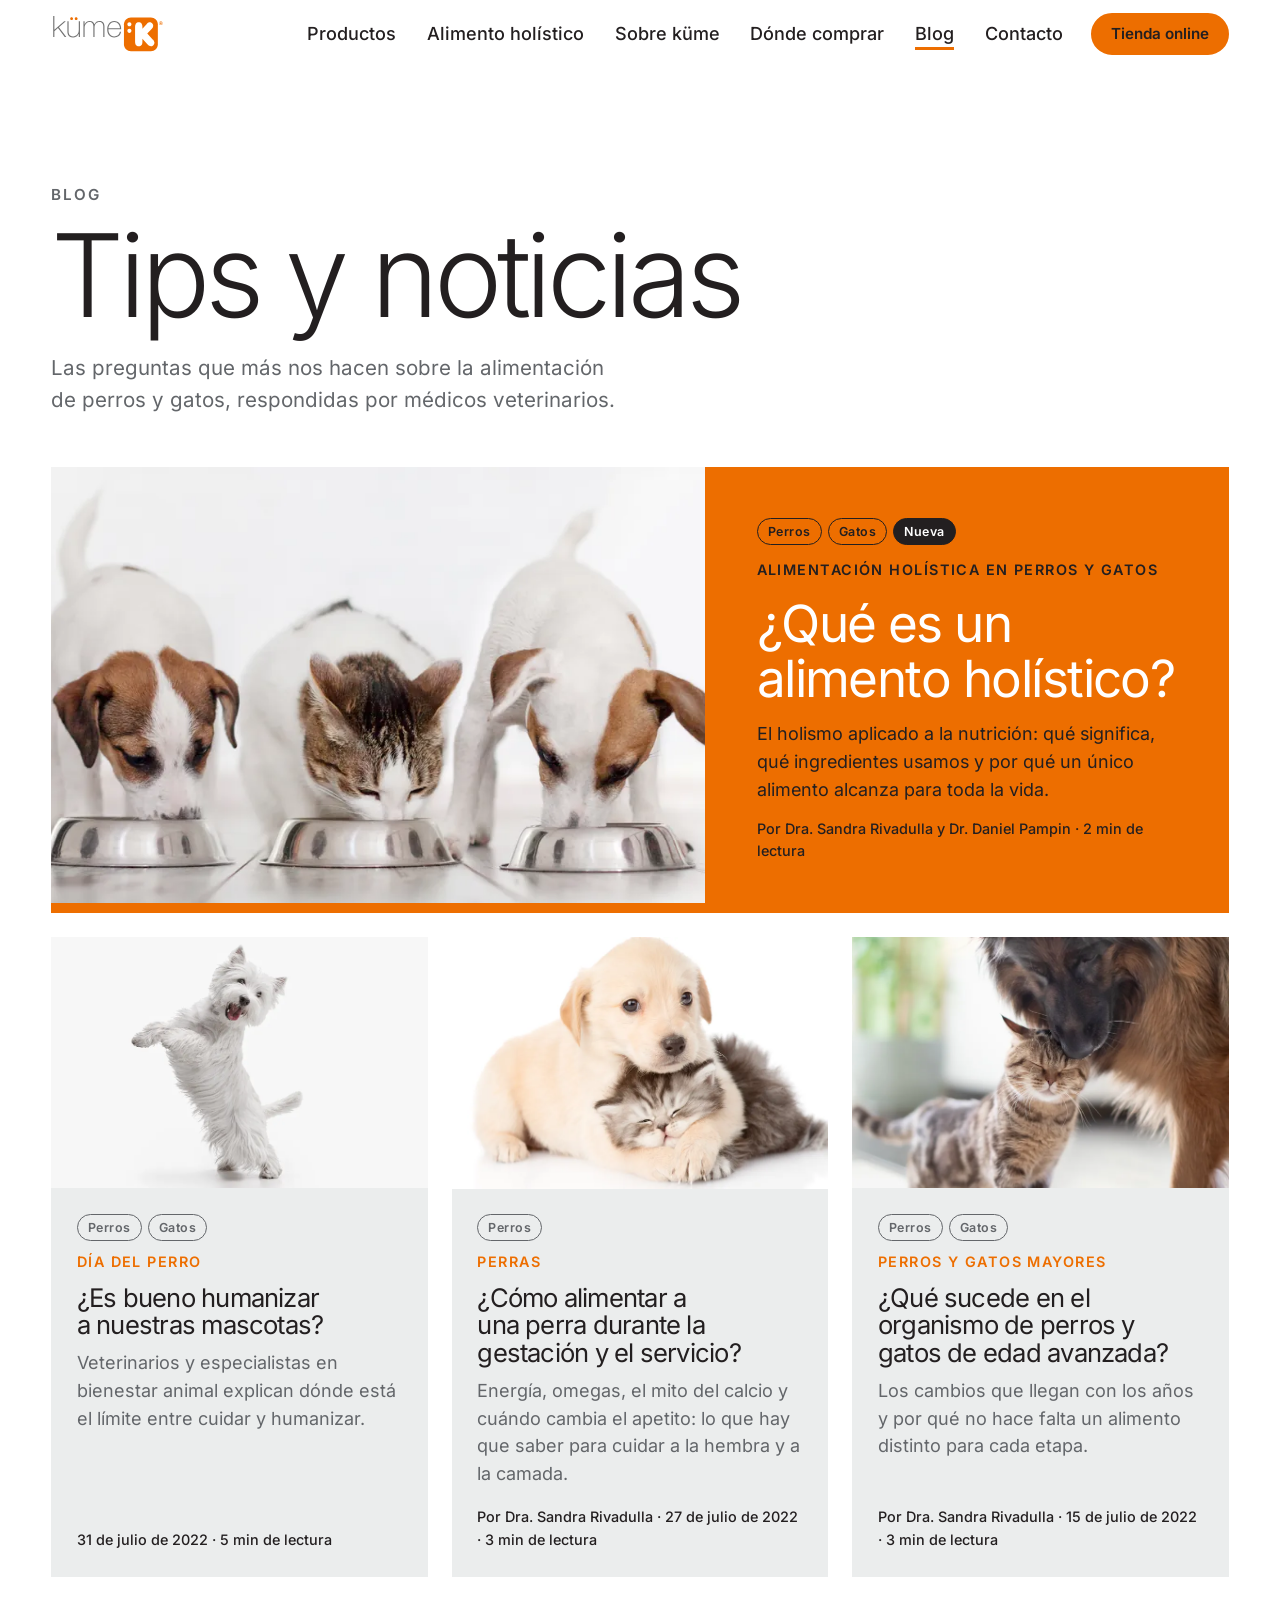
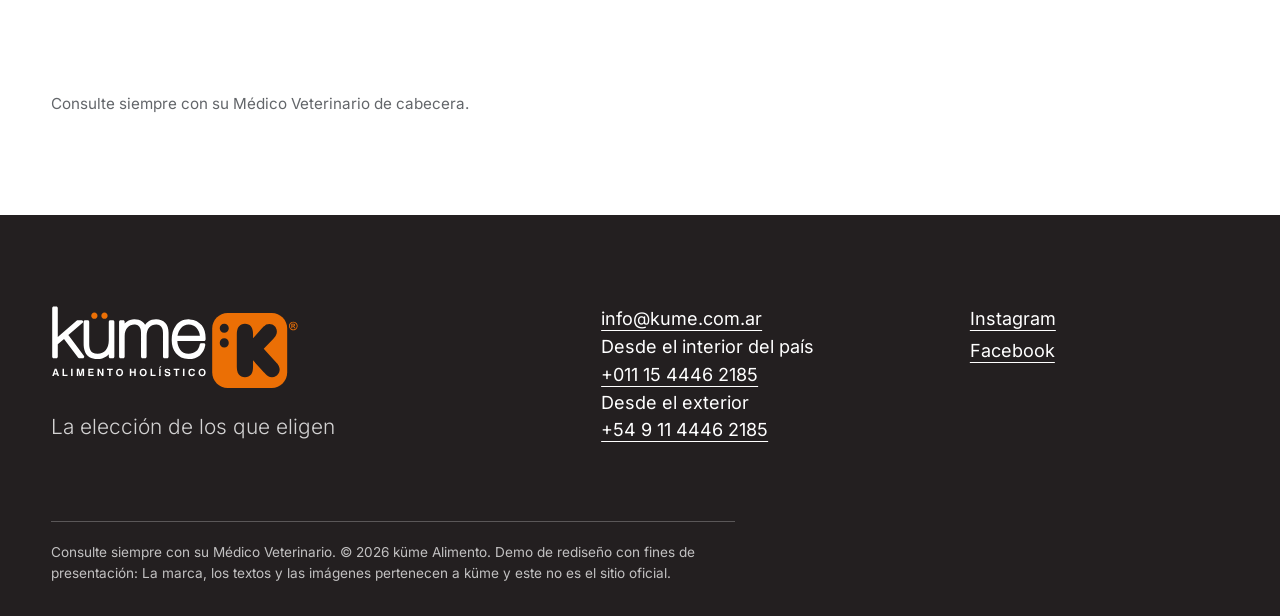
==== blog.html @ e7e93a2a "Blog integrado al demo: índice, 4 notas (nueva: ¿Qué es un alimento holístico?), inicio enlazado a l" ====
<!doctype html>
<html lang="es-AR">
<head>
  <meta charset="utf-8">
  <meta name="viewport" content="width=device-width, initial-scale=1">
  <title>Blog | küme, el primer alimento holístico argentino</title>
  <meta name="description" content="Tips y notas sobre la alimentación de perros y gatos, respondidas por médicos veterinarios.">
  <meta name="theme-color" content="#ffffff">
  <meta property="og:type" content="website">
  <meta property="og:site_name" content="küme Alimento">
  <meta property="og:title" content="Blog | küme, el primer alimento holístico argentino">
  <meta property="og:locale" content="es_AR">
  <link rel="icon" href="assets/img/favicon.svg" type="image/svg+xml">
  <link rel="preload" href="assets/fonts/inter-latin-wght-normal.woff2" as="font" type="font/woff2" crossorigin>
  <link rel="stylesheet" href="assets/vendor/lenis.css">
  <link rel="stylesheet" href="assets/css/styles.css">
  <script>document.documentElement.classList.add('js');</script>
</head>
<body class="page-blog">
  <a class="skip" href="#contenido">Saltar al contenido</a>
  <div class="progress" aria-hidden="true"></div>
  <div class="cursor" aria-hidden="true"><i></i></div>

  <header class="site-header">
    <a class="brand" href="index.html" aria-label="küme, volver al inicio">
      <img src="assets/img/logo-fino.svg" alt="küme" width="112" height="36">
    </a>

    <nav id="site-nav" class="site-nav" aria-label="Principal">
      <ul>
        <li><a href="index.html#productos">Productos</a></li>
        <li><a href="index.html#holistico">Alimento holístico</a></li>
        <li><a href="sobre-kume.html">Sobre küme</a></li>
        <li><a href="index.html#donde-comprar">Dónde comprar</a></li>
        <li><a href="blog.html" aria-current="page">Blog</a></li>
        <li><a href="index.html#contacto">Contacto</a></li>
      </ul>
    </nav>

    <a class="btn btn--small" data-magnetic href="https://kume3.mitiendanube.com/" target="_blank" rel="noopener">Tienda online</a>
    <button class="menu-btn" type="button" aria-expanded="false" aria-controls="site-nav">Menú</button>
  </header>

  <main id="contenido">
    <section class="blog-hero" aria-labelledby="blog-titulo">
      <p class="eyebrow">Blog</p>
      <h1 id="blog-titulo" class="blog-hero__title">Tips y noticias</h1>
      <p class="blog-hero__lead">Las preguntas que más nos hacen sobre la alimentación de perros y gatos, respondidas por médicos veterinarios.</p>
    </section>

    <section class="blog-list" aria-label="Notas">
      <ul class="bfeat">
        <li class="bfeat">
          <a class="bfeat__link" href="nota-que-es-un-alimento-holistico.html" data-cursor>
            <span class="bfeat__media"><img class="bfeat__img" src="assets/img/blog/que-es-un-alimento-holistico-1600.webp" srcset="assets/img/blog/que-es-un-alimento-holistico-800.webp 800w, assets/img/blog/que-es-un-alimento-holistico-1600.webp 1600w" sizes="(min-width: 900px) 50vw, 100vw" alt="Dos cachorros y un gatito comiendo de sus platos" width="1600" height="1067" loading="lazy"></span>
            <span class="bfeat__body">
              <ul class="tags"><li>Perros</li><li>Gatos</li><li class="tag--nueva">Nueva</li></ul>
              <span class="bfeat__kicker">Alimentación holística en perros y gatos</span>
              <h3 class="bfeat__title">¿Qué es un alimento holístico?</h3>
              <span class="bfeat__bajada">El holismo aplicado a la nutrición: qué significa, qué ingredientes usamos y por qué un único alimento alcanza para toda la vida.</span>
              <span class="bfeat__meta">Por Dra. Sandra Rivadulla y Dr. Daniel Pampin · 2 min de lectura</span>
            </span>
          </a>
        </li>
      </ul>
      <ul class="bgrid">
        <li class="bcard">
          <a class="bcard__link" href="nota-humanizar-mascotas.html" data-cursor>
            <span class="bcard__media"><img class="bcard__img" src="assets/img/blog/humanizar-mascotas-1600.webp" srcset="assets/img/blog/humanizar-mascotas-800.webp 800w, assets/img/blog/humanizar-mascotas-1600.webp 1600w" sizes="(min-width: 900px) 50vw, 100vw" alt="Un westie parado en dos patas, como si bailara" width="1600" height="1067" loading="lazy"></span>
            <span class="bcard__body">
              <ul class="tags"><li>Perros</li><li>Gatos</li></ul>
              <span class="bcard__kicker">Día del Perro</span>
              <h3 class="bcard__title">¿Es bueno humanizar a nuestras mascotas?</h3>
              <span class="bcard__bajada">Veterinarios y especialistas en bienestar animal explican dónde está el límite entre cuidar y humanizar.</span>
              <span class="bcard__meta">31 de julio de 2022 · 5 min de lectura</span>
            </span>
          </a>
        </li><li class="bcard">
          <a class="bcard__link" href="nota-gestacion-y-servicio.html" data-cursor>
            <span class="bcard__media"><img class="bcard__img" src="assets/img/blog/gestacion-y-servicio-1600.webp" srcset="assets/img/blog/gestacion-y-servicio-800.webp 800w, assets/img/blog/gestacion-y-servicio-1600.webp 1600w" sizes="(min-width: 900px) 50vw, 100vw" alt="Un cachorro abrazando a un gatito" width="1600" height="1067" loading="lazy"></span>
            <span class="bcard__body">
              <ul class="tags"><li>Perros</li></ul>
              <span class="bcard__kicker">Perras</span>
              <h3 class="bcard__title">¿Cómo alimentar a una perra durante la gestación y el servicio?</h3>
              <span class="bcard__bajada">Energía, omegas, el mito del calcio y cuándo cambia el apetito: lo que hay que saber para cuidar a la hembra y a la camada.</span>
              <span class="bcard__meta">Por Dra. Sandra Rivadulla · 27 de julio de 2022 · 3 min de lectura</span>
            </span>
          </a>
        </li><li class="bcard">
          <a class="bcard__link" href="nota-edad-avanzada.html" data-cursor>
            <span class="bcard__media"><img class="bcard__img" src="assets/img/blog/edad-avanzada-1600.webp" srcset="assets/img/blog/edad-avanzada-800.webp 800w, assets/img/blog/edad-avanzada-1600.webp 1600w" sizes="(min-width: 900px) 50vw, 100vw" alt="Un perro grande y un gato mayor dándose cariño" width="1600" height="1067" loading="lazy"></span>
            <span class="bcard__body">
              <ul class="tags"><li>Perros</li><li>Gatos</li></ul>
              <span class="bcard__kicker">Perros y gatos mayores</span>
              <h3 class="bcard__title">¿Qué sucede en el organismo de perros y gatos de edad avanzada?</h3>
              <span class="bcard__bajada">Los cambios que llegan con los años y por qué no hace falta un alimento distinto para cada etapa.</span>
              <span class="bcard__meta">Por Dra. Sandra Rivadulla · 15 de julio de 2022 · 3 min de lectura</span>
            </span>
          </a>
        </li>
      </ul>
    </section>

    <section class="nota-aviso nota-aviso--blog">
      <p>Consulte siempre con su Médico Veterinario de cabecera.</p>
    </section>
  </main>

  <footer class="site-footer">
    <div class="site-footer__cols">
      <div>
        <img class="site-footer__logo" src="assets/img/logo-bold-blanco.svg" alt="küme, alimento holístico" width="250" height="86" loading="lazy">
        <p class="site-footer__slogan">La elección de los que eligen</p>
      </div>
      <address>
        <a href="mailto:info@kume.com.ar">info@kume.com.ar</a><br>
        Desde el interior del país<br>
        <a href="tel:+5491144462185">+011 15 4446 2185</a><br>
        Desde el exterior<br>
        <a href="tel:+5491144462185">+54 9 11 4446 2185</a>
      </address>
      <ul class="site-footer__social">
        <li><a href="https://www.instagram.com/kume.alimento/" target="_blank" rel="noopener">Instagram</a></li>
        <li><a href="https://www.facebook.com/kume.alimento" target="_blank" rel="noopener">Facebook</a></li>
      </ul>
    </div>
    <p class="site-footer__legal">Consulte siempre con su Médico Veterinario. © 2026 küme Alimento. Demo de rediseño con fines de presentación: La marca, los textos y las imágenes pertenecen a küme y este no es el sitio oficial.</p>
  </footer>

  <script src="assets/vendor/gsap.min.js"></script>
  <script src="assets/vendor/ScrollTrigger.min.js"></script>
  <script src="assets/vendor/lenis.min.js"></script>
  <script src="assets/js/main.js"></script>
</body>
</html>
---- assets/vendor/lenis.css ----
html.lenis,
html.lenis body {
  height: auto;
}

.lenis:not(.lenis-autoToggle).lenis-stopped {
  overflow: clip;
}

.lenis [data-lenis-prevent],
.lenis [data-lenis-prevent-wheel],
.lenis [data-lenis-prevent-touch],
.lenis [data-lenis-prevent-vertical],
.lenis [data-lenis-prevent-horizontal] {
  overscroll-behavior: contain;
}

.lenis.lenis-smooth iframe {
  pointer-events: none;
}

.lenis.lenis-autoToggle {
  transition-property: overflow;
  transition-duration: 1ms;
  transition-behavior: allow-discrete;
}
---- assets/css/styles.css ----
/* ==========================================================================
   Küme — demo de rediseño
   Basado en el manual normativo y el folleto 2023:
   - Naranja #ED6E00 (Pantone Orange 021 C), para perros
   - Verde #8FD400 (Pantone 375), para gatos
   - Gris Pantone Cool Gray 10 C, negro del logo #231F20
   - Violeta y gris claro del folleto para concentrados proteicos y mosaico
   - Tipografía: Helvetica Neue Thin (manual). En la web se usa Inter, su
     equivalente abierto y variable (pesos 100–900).
   ========================================================================== */

@font-face {
  font-family: "Inter";
  src: url("../fonts/inter-latin-wght-normal.woff2") format("woff2");
  font-weight: 100 900;
  font-style: normal;
  font-display: swap;
}

:root {
  --naranja: #ed6e00;
  --verde: #8fd400;
  --gris: #63666a;
  --violeta: #9464a6;
  --humo: #ebeded;
  --negro: #231f20;
  --blanco: #ffffff;

  --ff: "Inter", "Helvetica Neue", Helvetica, Arial, sans-serif;
  --gutter: clamp(20px, 4vw, 56px);
  --header-h: 68px;
  --ease: cubic-bezier(.2, .8, .2, 1);
}

*, *::before, *::after { box-sizing: border-box; }

html {
  scroll-padding-top: calc(var(--header-h) + 8px);
  -webkit-text-size-adjust: 100%;
}

body {
  margin: 0;
  background: var(--blanco);
  color: var(--negro);
  font-family: var(--ff);
  font-size: clamp(1rem, .95rem + .25vw, 1.125rem);
  font-weight: 400;
  line-height: 1.55;
  -webkit-font-smoothing: antialiased;
  overflow-x: clip;
}

h1, h2, h3, p, ul, figure, address { margin: 0; }
ul { padding: 0; list-style: none; }
address { font-style: normal; }
a { color: inherit; }
img, svg { display: block; max-width: 100%; }

h2, h3 {
  font-weight: 300;
  line-height: 1.08;
  letter-spacing: -.03em;
  text-wrap: balance;
}
h2 { font-size: clamp(2rem, 4.6vw, 4rem); }

:focus-visible {
  outline: 3px solid var(--naranja);
  outline-offset: 3px;
  border-radius: 4px;
}

.sr-only {
  position: absolute;
  width: 1px; height: 1px;
  margin: -1px; padding: 0;
  overflow: hidden;
  clip: rect(0 0 0 0);
  white-space: nowrap;
  border: 0;
}

.skip {
  position: fixed;
  left: 12px; top: -60px;
  z-index: 200;
  background: var(--negro);
  color: var(--blanco);
  padding: 10px 16px;
  border-radius: 8px;
  transition: top .2s;
}
.skip:focus { top: 12px; }

html.is-locked { overflow: hidden; }

/* ---------- Botones y enlaces ---------- */

.btn {
  display: inline-flex;
  align-items: center;
  justify-content: center;
  min-height: 52px;
  padding: 0 28px;
  border: 2px solid var(--naranja);
  border-radius: 999px;
  background: var(--naranja);
  color: var(--negro);
  font: inherit;
  font-weight: 600;
  text-decoration: none;
  cursor: pointer;
  transition: background-color .25s, color .25s, border-color .25s;
}
.btn:hover { background: var(--negro); border-color: var(--negro); color: var(--blanco); }
.btn--ghost { background: transparent; border-color: var(--negro); color: var(--negro); }
.btn--ghost:hover { background: var(--negro); color: var(--blanco); }
.btn--small { min-height: 42px; padding: 0 18px; font-size: .95rem; white-space: nowrap; }
.btn--dark { background: var(--negro); border-color: var(--negro); color: var(--blanco); }
.btn--dark:hover { background: var(--blanco); border-color: var(--blanco); color: var(--negro); }

.link {
  font-weight: 600;
  text-decoration: underline;
  text-decoration-thickness: 2px;
  text-underline-offset: 6px;
  text-decoration-color: var(--naranja);
  transition: text-decoration-color .2s;
}
.link:hover { text-decoration-color: currentColor; }

/* ---------- Progreso de scroll (CSS puro, scroll-driven animations) ---------- */

.progress {
  position: fixed;
  inset: 0 0 auto 0;
  height: 4px;
  background: var(--naranja);
  transform: scaleX(0);
  transform-origin: 0 50%;
  z-index: 120;
  pointer-events: none;
}
@supports (animation-timeline: scroll()) {
  .progress {
    animation: progress-grow linear both;
    animation-timeline: scroll(root block);
  }
  @keyframes progress-grow { to { transform: scaleX(1); } }
}

/* ---------- Cursor personalizado (solo mouse) ---------- */

.cursor {
  position: fixed;
  left: 0; top: 0;
  width: 38px; height: 38px;
  margin: -19px 0 0 -19px;
  z-index: 150;
  pointer-events: none;
  opacity: 0;
  transition: opacity .3s;
}
.cursor.is-visible { opacity: 1; }
.cursor i {
  display: block;
  width: 100%; height: 100%;
  border: 2px solid #fff;
  border-radius: 50%;
  box-shadow: 0 0 0 1.5px var(--negro), inset 0 0 0 1.5px var(--negro);
  transition: transform .3s var(--ease);
}
.cursor.is-active i { transform: scale(1.6); }

/* ---------- Header ---------- */

.site-header {
  position: fixed;
  inset: 0 0 auto 0;
  z-index: 100;
  height: var(--header-h);
  display: flex;
  align-items: center;
  gap: 28px;
  padding: 0 var(--gutter);
  background: rgb(255 255 255 / .92);
  -webkit-backdrop-filter: blur(10px);
  backdrop-filter: blur(10px);
  transition: transform .45s var(--ease);
}
.site-header.is-hidden { transform: translateY(-100%); }

.brand { display: block; margin-right: auto; line-height: 0; }
.brand img { height: 36px; width: auto; }

.site-nav ul { display: flex; gap: clamp(16px, 2.4vw, 36px); }
.site-nav a {
  text-decoration: none;
  font-weight: 500;
  padding: 6px 0;
  background: linear-gradient(var(--naranja), var(--naranja)) 0 100% / 0 3px no-repeat;
  transition: background-size .3s var(--ease);
}
.site-nav a:hover,
.site-nav a[aria-current="page"] { background-size: 100% 3px; }

.menu-btn {
  display: none;
  min-height: 42px;
  padding: 0 18px;
  border: 2px solid var(--negro);
  border-radius: 999px;
  background: transparent;
  color: var(--negro);
  font: inherit;
  font-weight: 600;
  cursor: pointer;
}

/* ---------- Hero ---------- */

.hero {
  min-height: 100svh;
  padding: calc(var(--header-h) + 32px) var(--gutter) 40px;
  display: grid;
  grid-template-columns: minmax(0, 1.2fr) minmax(0, 1fr);
  gap: clamp(24px, 4vw, 64px);
  align-items: stretch;
  overflow: clip;
}

.hero__copy {
  display: grid;
  grid-template-rows: auto 1fr auto;
  min-width: 0;
}

.hero__tag {
  font-weight: 500;
  font-size: clamp(1rem, 1.4vw, 1.2rem);
  color: var(--gris);
}

.hero__slogan {
  align-self: center;
  font-size: clamp(2.8rem, 7.2vw, 8.4rem);
  font-weight: 200;
  line-height: 1.02;
  letter-spacing: -.045em;
  color: var(--gris);
  user-select: none;
}
.hero__line {
  display: block;
  white-space: nowrap;
  overflow: hidden;
  padding-bottom: .16em;
  margin-bottom: -.16em;
}
.hero__line--accent { color: var(--naranja); }

.l {
  display: inline-block;
  --w: 200;
  font-weight: var(--w);
}

.hero__foot { display: grid; gap: 24px; justify-items: start; }
.hero__lead {
  max-width: 34ch;
  font-size: clamp(1.1rem, 1.7vw, 1.4rem);
  font-weight: 400;
  line-height: 1.3;
}
.hero__cta { display: flex; flex-wrap: wrap; gap: 12px; }

/* Mosaico */

.mosaic {
  display: grid;
  grid-template-columns: repeat(3, minmax(0, 1fr));
  gap: 8px;
  align-self: center;
  min-width: 0;
}
.mosaic__col { display: grid; gap: 8px; align-content: start; }
.mosaic__col:nth-child(2) { padding-top: 12%; }
.mosaic__col:nth-child(3) { padding-top: 4%; }

.tile {
  position: relative;
  aspect-ratio: 1;
  overflow: hidden;
  display: grid;
  place-items: center;
}
.tile img { width: 100%; height: 100%; object-fit: cover; transition: transform .7s var(--ease); }
.tile--foto { background: var(--negro); }
.tile--foto:hover img { transform: scale(1.08); }
.tile--naranja { background: var(--naranja); }
.tile--verde { background: var(--verde); }
.tile--violeta { background: var(--violeta); }
.tile--gris { background: var(--gris); }
.tile--humo { background: var(--humo); }
.tile--negro { background: var(--negro); }
.tile .tile__icon { width: 46%; height: auto; object-fit: contain; }
.tile .tile__k { width: 58%; height: auto; object-fit: contain; }

/* ---------- Productos ---------- */

.products { padding: clamp(72px, 11vw, 150px) var(--gutter) clamp(52px, 6vw, 88px); }

.products__intro {
  display: grid;
  grid-template-columns: minmax(0, 1fr) minmax(0, 340px);
  gap: clamp(20px, 5vw, 80px);
  align-items: end;
  margin-bottom: clamp(8px, 2vw, 24px);
}
.products__intro h2 { max-width: 20ch; }
.products__note { max-width: 40ch; margin: 0 0 18px; color: var(--gris); }

/* Escena de la línea: capas del folleto (perro, gato, ingredientes) + envases.
   Las fotos con fondo blanco se funden con mix-blend-mode: multiply, por eso la escena va sobre blanco. */
.escena {
  position: relative;
  isolation: isolate;
  background: #fff;
  overflow: hidden;
  margin: 0 calc(var(--gutter) * -1) clamp(36px, 5vw, 72px);
}
.escena__lienzo {
  position: relative;
  width: min(100%, 1240px);
  margin: 0 auto;
  aspect-ratio: 2480 / 1860;
}
.escena__capa {
  position: absolute;
  height: auto;
  user-select: none;
  -webkit-user-drag: none;
  will-change: transform;
}
.escena__animal, .escena__ing { mix-blend-mode: multiply; }
.escena__prod { filter: drop-shadow(0 18px 22px rgb(0 0 0 / .28)); z-index: 2; }
.escena__ing { z-index: 3; }

@media (max-width: 700px) {
  /* en el celular la escena se agranda y se recorta a los costados, para que los envases se lean */
  .escena__lienzo { width: 110%; margin-left: -5%; }
}

.panels { display: flex; flex-direction: column; gap: 8px; }

.panel {
  position: relative;
  min-height: 300px;
  overflow: hidden;
}
.panel--naranja { background: var(--naranja); --panel-fg: var(--negro); --panel-title: var(--blanco); }
.panel--verde { background: var(--verde); --panel-fg: var(--negro); --panel-title: var(--negro); }
.panel--violeta { background: var(--violeta); --panel-fg: var(--blanco); --panel-title: var(--blanco); }
.panel--gris { background: var(--gris); --panel-fg: var(--blanco); --panel-title: var(--blanco); }

.panel__link {
  position: relative;
  display: flex;
  flex-direction: column;
  gap: 24px;
  justify-content: space-between;
  height: 100%;
  min-height: inherit;
  padding: clamp(20px, 2.2vw, 32px);
  color: var(--panel-fg);
  text-decoration: none;
  overflow: hidden;
}
.panel__link:focus-visible { outline-offset: -6px; outline-color: var(--negro); }
.panel--violeta .panel__link:focus-visible,
.panel--gris .panel__link:focus-visible { outline-color: var(--blanco); }

.panel__pack {
  position: relative;
  flex: none;
  height: clamp(240px, 64vw, 340px);
}
/* La imagen va posicionada en absoluto: su tamaño nunca depende del alto del contenedor,
   así no puede crecer ni tapar el texto (se ajusta con max-width / max-height) */
.panel__pack img {
  position: absolute;
  inset: 0;
  margin: auto;
  width: auto;
  height: auto;
  max-width: 100%;
  max-height: 100%;
  filter: drop-shadow(0 16px 22px rgb(0 0 0 / .32));
  transition: transform .9s var(--ease);
}

.panel__deco {
  position: absolute;
  right: -4%;
  bottom: -6%;
  display: flex;
  align-items: flex-end;
  gap: 4%;
  width: 52%;
  opacity: .16;
  pointer-events: none;
}
.panel__deco img { width: 100%; height: auto; }
.panel__deco img + img { width: 56%; }

.panel__body { position: relative; display: block; max-width: 34ch; }
.panel__label { display: block; font-weight: 300; font-size: 1.1em; }
.panel__title {
  display: block;
  margin-top: 4px;
  color: var(--panel-title);
  font-size: clamp(2rem, 3.2vw, 3.2rem);
  font-weight: 700;
  line-height: 1;
  letter-spacing: -.035em;
}
.panel__more { display: grid; grid-template-rows: 1fr; }
.panel__more-in { display: block; min-height: 0; overflow: hidden; }
.panel__text { display: block; margin-top: 14px; max-width: 30ch; }
.panel__pres { display: block; margin-top: 12px; font-weight: 600; }
.panel__go {
  display: inline-block;
  margin-top: 18px;
  font-weight: 600;
  text-decoration: underline;
  text-decoration-thickness: 2px;
  text-underline-offset: 6px;
}

@media (hover: hover) and (min-width: 1200px) {
  .panels {
    flex-direction: row;
    height: clamp(500px, 70svh, 660px);
  }
  .panel {
    flex: 1 1 0;
    min-width: 0;
    transition: flex-grow .8s var(--ease);
  }
  .panels:hover .panel,
  .panels:focus-within .panel { flex-grow: .8; }
  .panels .panel:hover,
  .panels .panel:focus-within { flex-grow: 1.9; }

  .panel__title { font-size: clamp(1.35rem, 1.9vw, 2.2rem); }
  .panel__pack { flex: 1 1 0; min-height: 170px; height: auto; margin-bottom: 8px; }
  .panel:hover .panel__pack img,
  .panel:focus-within .panel__pack img { transform: translateY(-10px) scale(1.04); }
  .panel__more {
    grid-template-rows: 0fr;
    opacity: 0;
    transition: grid-template-rows .7s var(--ease), opacity .4s;
  }
  .panel:hover .panel__more,
  .panel:focus-within .panel__more {
    grid-template-rows: 1fr;
    opacity: 1;
  }
}

/* ---------- Scrollytelling: alimento holístico ---------- */

.story { background: var(--negro); color: var(--blanco); }

.story__pin {
  display: grid;
  grid-template-columns: minmax(0, 5fr) minmax(0, 6fr);
  gap: clamp(24px, 6vw, 96px);
  align-items: center;
  padding: calc(var(--header-h) + 16px) var(--gutter) 56px;
  max-width: 1440px;
  margin: 0 auto;
}

.story__art { justify-self: center; width: min(100%, 460px); }
.sprig { width: 100%; height: auto; }

.sprig__rings circle { fill: none; stroke: var(--blanco); stroke-opacity: .16; stroke-width: 1.5; }
.sprig .stem { fill: none; stroke: var(--verde); stroke-width: 3; stroke-linecap: round; }
.sprig .leaf { fill: var(--verde); fill-opacity: .9; stroke: var(--verde); stroke-width: 2.5; stroke-linejoin: round; }
.sprig .leaf--top { fill: var(--naranja); stroke: var(--naranja); }

.story__copy h2 { margin-bottom: clamp(24px, 3vw, 44px); }
.story__steps { display: grid; gap: 28px; }
.step h3 { font-size: clamp(1.5rem, 2.8vw, 2.4rem); font-weight: 400; margin-bottom: 10px; }
.step p { max-width: 46ch; color: rgb(255 255 255 / .86); }

.story.is-pinned .story__pin { min-height: 100svh; padding-bottom: 32px; }
.story.is-pinned .story__steps { display: grid; grid-template-areas: "s"; }
.story.is-pinned .step { grid-area: s; align-self: start; }

@media (max-width: 800px) {
  .story__pin { grid-template-columns: 1fr; gap: 20px; padding-top: calc(var(--header-h) + 20px); }
  .story__art { width: min(62vw, 300px); }
  .story.is-pinned .story__pin { align-content: center; }
}

/* ---------- Profesionales ---------- */

.pros {
  padding: clamp(72px, 11vw, 150px) 0 clamp(64px, 9vw, 120px);
  overflow: clip;
}
.pros__title { padding: 0 var(--gutter); max-width: 16ch; }

.pros__names { margin: clamp(32px, 6vw, 88px) 0; }
.pros__line {
  padding: 0 var(--gutter);
  font-size: clamp(2.4rem, 11vw, 12rem);
  font-weight: 200;
  line-height: 1.02;
  letter-spacing: -.05em;
  white-space: nowrap;
}
.pros__line--b { color: var(--naranja); }

.pros__foot {
  padding: 0 var(--gutter);
  display: flex;
  flex-wrap: wrap;
  gap: 20px 48px;
  align-items: baseline;
  justify-content: space-between;
}
.pros__foot p { max-width: 40ch; font-size: 1.15em; }

@media (max-width: 799px) {
  .pros__line { white-space: normal; font-size: clamp(2.4rem, 13vw, 4.2rem); }
}

/* ---------- Blog: filas con barrido al pasar el mouse ---------- */

.news {
  padding: clamp(64px, 9vw, 120px) var(--gutter);
  background: var(--humo);
}
.news h2 { margin-bottom: clamp(28px, 4vw, 56px); }

.news__list { border-top: 2px solid var(--negro); }
.news__list li { border-bottom: 2px solid var(--negro); }

.news__row {
  position: relative;
  display: grid;
  grid-template-columns: minmax(0, 1.2fr) minmax(0, 1fr) auto;
  gap: 8px clamp(20px, 4vw, 64px);
  align-items: center;
  padding: clamp(22px, 3vw, 36px) 0;
  text-decoration: none;
  isolation: isolate;
  transition: padding .5s var(--ease);
}
.news__row::before {
  content: "";
  position: absolute;
  inset: 0 calc(var(--gutter) * -1);
  z-index: -1;
  background: var(--naranja);
  transform: scaleY(0);
  transform-origin: 50% 100%;
  transition: transform .45s var(--ease);
}
.news__row h3 { font-size: clamp(1.4rem, 2.6vw, 2.2rem); font-weight: 400; }
.news__go { font-weight: 600; text-decoration: underline; text-decoration-thickness: 2px; text-underline-offset: 6px; }

@media (hover: hover) {
  .news__row:hover { padding-left: clamp(8px, 2vw, 28px); }
  .news__row:hover::before { transform: scaleY(1); }
}
.news__row:focus-visible { outline-color: var(--negro); outline-offset: -4px; }
.news__row:focus-visible::before { transform: scaleY(1); }

@media (max-width: 800px) {
  .news__row { grid-template-columns: 1fr; }
  .news__go { justify-self: start; margin-top: 6px; }
}

/* ---------- Contacto ---------- */

.contact {
  padding: clamp(72px, 11vw, 150px) var(--gutter);
  background: var(--naranja);
  display: grid;
  grid-template-columns: minmax(0, 1fr) minmax(0, 1fr);
  gap: clamp(40px, 7vw, 120px);
  align-items: center;
}
.contact :focus-visible { outline-color: var(--negro); }
.contact__lead h2 { margin-bottom: 20px; color: var(--blanco); font-weight: 400; }
.contact__lead p { max-width: 36ch; font-size: 1.2em; margin-bottom: 32px; }

.form { display: grid; gap: 18px; }
.form h3 { font-size: clamp(1.5rem, 2.6vw, 2.1rem); font-weight: 400; }
.field { display: grid; gap: 6px; }
.field label { font-weight: 600; }
.field input,
.field textarea {
  width: 100%;
  padding: 14px 16px;
  border: 2px solid var(--negro);
  border-radius: 0;
  background: var(--blanco);
  color: var(--negro);
  font: inherit;
}
.field textarea { resize: vertical; min-height: 120px; }
.field input[aria-invalid="true"],
.field textarea[aria-invalid="true"] { border-color: #8f1010; }
.field__error { min-height: 1.2em; font-size: .9em; font-weight: 600; color: var(--negro); }
.form .btn { justify-self: start; }
.form__status { min-height: 1.5em; font-weight: 600; }

@media (max-width: 800px) {
  .contact { grid-template-columns: 1fr; }
}

/* ---------- Footer ---------- */

.site-footer {
  background: var(--negro);
  color: var(--blanco);
  padding: clamp(48px, 7vw, 96px) var(--gutter) 32px;
}
.site-footer__cols {
  display: grid;
  grid-template-columns: 2fr 1.3fr 1fr;
  gap: 32px;
  align-items: start;
}
.site-footer__logo { width: min(100%, 250px); height: auto; margin-bottom: 20px; }
.site-footer__slogan { font-weight: 300; font-size: 1.3rem; color: rgb(255 255 255 / .8); }
.site-footer li + li { margin-top: 4px; }
.site-footer a { text-underline-offset: 5px; }
.site-footer :focus-visible { outline-color: var(--verde); }
.site-footer__legal {
  margin-top: clamp(40px, 6vw, 80px);
  padding-top: 20px;
  border-top: 1px solid rgb(255 255 255 / .25);
  max-width: 76ch;
  font-size: .85rem;
  color: rgb(255 255 255 / .72);
}

@media (max-width: 800px) {
  .site-footer__cols { grid-template-columns: 1fr; }
}


/* ---------- Panel lateral de detalle de producto ---------- */

.detail {
  position: fixed;
  inset: 0 0 0 auto;
  margin: 0;
  padding: 0;
  width: min(780px, 100vw);
  max-width: none;
  height: 100dvh;
  max-height: none;
  border: 0;
  background: var(--blanco);
  color: var(--negro);
  overflow: hidden;
}
.detail:not([open]) { display: none; }
.detail[open] { animation: drawer-in .55s var(--ease) both; }
.detail.is-closing { animation: drawer-out .38s cubic-bezier(.5, 0, .75, 0) both; }
.detail::backdrop { background: rgb(35 31 32 / .6); }
.detail[open]::backdrop { animation: fade-in .4s both; }
.detail.is-closing::backdrop { animation: fade-out .38s both; }
@keyframes drawer-in { from { transform: translateX(100%); } to { transform: none; } }
@keyframes drawer-out { from { transform: none; } to { transform: translateX(100%); } }
@keyframes fade-in { from { opacity: 0; } to { opacity: 1; } }
@keyframes fade-out { from { opacity: 1; } to { opacity: 0; } }

.detail__scroll { height: 100%; overflow-y: auto; overscroll-behavior: contain; }

.detail__bar {
  position: sticky;
  top: 0;
  z-index: 5;
  display: flex;
  align-items: center;
  gap: 12px;
  padding: 12px clamp(16px, 3vw, 28px);
  background: var(--blanco);
  border-bottom: 2px solid var(--negro);
}
.detail__nav { flex: 1; min-width: 0; overflow-x: auto; scrollbar-width: none; }
.detail__nav::-webkit-scrollbar { display: none; }
.detail__nav ul { display: flex; gap: 6px; width: max-content; }
.detail__nav button,
.detail__close {
  min-height: 40px;
  padding: 0 16px;
  border: 2px solid var(--negro);
  border-radius: 999px;
  background: transparent;
  color: var(--negro);
  font: inherit;
  font-size: .92rem;
  font-weight: 600;
  white-space: nowrap;
  cursor: pointer;
  transition: background-color .2s, color .2s;
}
.detail__nav button:hover,
.detail__close:hover { background: var(--humo); }
.detail__nav button[aria-current="true"] { background: var(--negro); color: var(--blanco); }
.detail__close { background: var(--negro); color: var(--blanco); }
.detail__close:hover { background: var(--naranja); border-color: var(--naranja); color: var(--negro); }

.detail__item { --hero-bg: var(--naranja); --hero-fg: var(--negro); --hero-title: var(--blanco); }
.detail__item--verde { --hero-bg: var(--verde); --hero-title: var(--negro); }
.detail__item--violeta { --hero-bg: var(--violeta); --hero-fg: var(--blanco); --hero-title: var(--blanco); }
.detail__item--gris { --hero-bg: var(--gris); --hero-fg: var(--blanco); --hero-title: var(--blanco); }

.detail__hero {
  position: relative;
  display: grid;
  grid-template-columns: minmax(0, 1fr) auto;
  gap: 24px;
  padding: clamp(24px, 4vw, 48px);
  background: var(--hero-bg);
  color: var(--hero-fg);
  overflow: hidden;
}
.detail__hero-text { position: relative; display: grid; gap: 14px; justify-items: start; }
.detail__label { font-weight: 300; font-size: 1.15em; }
.detail__hero h2 {
  color: var(--hero-title);
  font-size: clamp(2.6rem, 7vw, 4.8rem);
  font-weight: 700;
  line-height: .95;
  letter-spacing: -.04em;
}
.detail__lead { max-width: 34ch; font-size: 1.15em; }
.detail__chips { display: flex; flex-wrap: wrap; gap: 8px; }
.detail__chips li {
  padding: 6px 14px;
  border: 2px solid currentColor;
  border-radius: 999px;
  font-weight: 600;
  font-size: .92rem;
}
.detail__hero .btn { margin-top: 8px; }
.detail__pack {
  position: relative;
  align-self: center;
  justify-self: center;
  width: clamp(150px, 30vw, 250px);
}
.detail__pack img {
  width: auto;
  height: auto;
  max-width: 100%;
  max-height: 440px;
  margin-inline: auto;
  filter: drop-shadow(0 18px 24px rgb(0 0 0 / .35));
}
.detail__deco {
  position: absolute;
  right: -3%;
  bottom: -8%;
  display: flex;
  align-items: flex-end;
  gap: 4%;
  width: 46%;
  opacity: .16;
  pointer-events: none;
}
.detail__deco img { width: 100%; height: auto; }
.detail__deco img + img { width: 56%; }

.detail__body { display: grid; gap: 40px; padding: clamp(24px, 4vw, 48px); }
.detail__sec h3 { font-size: 1.7rem; font-weight: 400; margin-bottom: 16px; }
.detail__sec > p { max-width: 62ch; }

.benefits { display: grid; grid-template-columns: repeat(2, minmax(0, 1fr)); gap: 24px 32px; margin: 0; }
.benefits div { border-top: 2px solid var(--negro); padding-top: 12px; }
.benefits dt { font-weight: 700; margin-bottom: 6px; }
.benefits dd { margin: 0; font-size: .95em; color: #3b3738; }

.dosis { margin-top: 16px; max-width: 62ch; }
.dosis li { display: flex; justify-content: space-between; gap: 16px; padding: 10px 0; border-bottom: 1px solid #cfcfcf; }
.dosis span { color: var(--gris); }

.analysis { width: 100%; max-width: 62ch; border-collapse: collapse; }
.analysis th,
.analysis td { padding: 10px 0; border-bottom: 1px solid #cfcfcf; vertical-align: top; }
.analysis th { text-align: left; font-weight: 400; padding-right: 16px; }
.analysis td { text-align: right; font-weight: 700; white-space: nowrap; }

.detail__ingr { border-top: 2px solid var(--negro); border-bottom: 2px solid var(--negro); }
.detail__ingr summary { cursor: pointer; font-weight: 600; padding: 14px 0; }
.detail__ingr p { padding-bottom: 12px; font-size: .92em; color: #3b3738; }
.detail__ingr .detail__nota { font-weight: 600; color: var(--negro); padding-bottom: 16px; }
.detail__legal { padding: 0 clamp(24px, 4vw, 48px) 40px; font-size: .85rem; color: var(--gris); }

.detail :focus-visible { outline-color: var(--negro); }

@media (max-width: 700px) {
  .benefits { grid-template-columns: 1fr; }
  .detail__hero { grid-template-columns: 1fr; }
  .detail__pack { order: -1; width: min(60%, 220px); }
  .detail__pack img { max-height: 320px; }
}

/* ---------- Sobre Küme ---------- */

.page-about main { padding-top: var(--header-h); }

.about-hero {
  display: grid;
  grid-template-columns: minmax(0, 1.3fr) minmax(0, 1fr);
  gap: clamp(24px, 5vw, 80px);
  align-items: center;
  padding: clamp(48px, 8vw, 110px) var(--gutter) clamp(56px, 8vw, 120px);
}
.about-hero__title {
  margin: 20px 0 32px;
  font-size: clamp(2.6rem, 6.2vw, 6.4rem);
  font-weight: 200;
  line-height: 1.02;
  letter-spacing: -.045em;
  color: var(--gris);
  text-wrap: balance;
}
.about-hero__title em { font-style: normal; color: var(--naranja); }
.about-hero__text { display: grid; gap: 18px; max-width: 58ch; }
.about-hero__fig img { width: 100%; height: auto; }

.proud {
  background: var(--negro);
  color: var(--blanco);
  padding: clamp(64px, 9vw, 120px) var(--gutter);
}
.proud h2 { max-width: 22ch; font-size: clamp(2.2rem, 5.4vw, 5rem); font-weight: 200; }
.strip {
  display: grid;
  grid-template-columns: repeat(8, minmax(0, 1fr));
  gap: 8px;
  margin-top: clamp(32px, 5vw, 64px);
}

.team {
  display: grid;
  gap: clamp(64px, 9vw, 128px);
  padding: clamp(72px, 10vw, 140px) var(--gutter);
}
.person {
  display: grid;
  grid-template-columns: minmax(0, 5fr) minmax(0, 6fr);
  gap: clamp(24px, 6vw, 96px);
  align-items: center;
}
.person--flip .person__photo { order: 2; }
.person__photo { position: relative; aspect-ratio: 4 / 5; overflow: hidden; background: var(--humo); }
.person__photo img { width: 100%; height: 100%; object-fit: cover; object-position: 50% 20%; }
.photo-fallback {
  display: grid;
  place-items: center;
  width: 100%;
  height: 100%;
  font-size: clamp(5rem, 14vw, 11rem);
  font-weight: 200;
  letter-spacing: -.05em;
  color: var(--blanco);
}
.person__photo--naranja .photo-fallback { background: var(--naranja); }
.person__photo--verde .photo-fallback { background: var(--verde); color: var(--negro); }

.person__role { font-weight: 500; color: var(--gris); }
.person h2 { margin: 6px 0 20px; font-size: clamp(2.4rem, 5.2vw, 4.6rem); font-weight: 200; letter-spacing: -.045em; }
.person__creds { display: grid; gap: 4px; margin-bottom: 24px; font-size: 1.15em; }
.person__more { margin-bottom: 24px; border-top: 2px solid var(--negro); border-bottom: 2px solid var(--negro); }
.person__more summary {
  display: flex;
  justify-content: space-between;
  gap: 16px;
  padding: 14px 0;
  font-weight: 600;
  cursor: pointer;
  list-style: none;
}
.person__more summary::-webkit-details-marker { display: none; }
.person__more summary::after { content: "+"; font-size: 1.4em; line-height: 1; }
.person__more[open] summary::after { content: "–"; }
.person__more ul { display: grid; gap: 12px; padding: 4px 0 20px; }
.person__more li { padding-left: 16px; border-left: 3px solid var(--naranja); font-size: .95em; }

.cta {
  display: flex;
  flex-wrap: wrap;
  gap: 24px 48px;
  align-items: center;
  justify-content: space-between;
  padding: clamp(64px, 9vw, 120px) var(--gutter);
  background: var(--naranja);
}
.cta h2 { color: var(--blanco); font-weight: 400; }
.cta__actions { display: flex; flex-wrap: wrap; gap: 12px; }
.cta :focus-visible { outline-color: var(--negro); }
.btn--onorange { border-color: var(--negro); color: var(--negro); background: transparent; }
.btn--onorange:hover { background: var(--negro); color: var(--blanco); }

@media (max-width: 899px) {
  .about-hero { grid-template-columns: 1fr; }
  .about-hero__fig { max-width: 420px; }
  .person { grid-template-columns: 1fr; }
  .person--flip .person__photo { order: 0; }
  .person__photo { max-width: 420px; }
  .strip { grid-template-columns: repeat(4, minmax(0, 1fr)); }
}

/* ---------- Adaptación a pantallas chicas ---------- */

@media (max-width: 899px) {
  .hero { grid-template-columns: 1fr; min-height: auto; padding-bottom: 32px; }
  .hero__slogan { margin: 28px 0 32px; font-size: clamp(2.8rem, 13.5vw, 5.5rem); }
  .mosaic { margin-top: 12px; }
  .products__intro { grid-template-columns: 1fr; }
}

/* ---------- Navegación móvil ---------- */

@media (max-width: 800px) {
  .menu-btn { display: inline-flex; align-items: center; }
  .site-header { gap: 12px; }

  .site-nav {
    position: absolute;
    top: 100%;
    left: 0;
    right: 0;
    height: calc(100svh - var(--header-h));
    background: var(--negro);
    color: var(--blanco);
    padding: 32px var(--gutter);
    transform: translateY(-8px);
    opacity: 0;
    visibility: hidden;
    transition: opacity .3s, transform .4s var(--ease), visibility 0s .4s;
  }
  .site-nav.is-open {
    opacity: 1;
    transform: none;
    visibility: visible;
    transition: opacity .3s, transform .4s var(--ease);
  }
  .site-nav ul { flex-direction: column; gap: 8px; }
  .site-nav a {
    display: block;
    font-size: clamp(2rem, 9vw, 3rem);
    font-weight: 200;
    padding: 6px 0;
    background: none;
  }
  .site-nav :focus-visible { outline-color: var(--verde); }
}

/* ---------- Movimiento reducido ---------- */

@media (prefers-reduced-motion: reduce) {
  *, *::before, *::after {
    animation-duration: .01ms !important;
    animation-iteration-count: 1 !important;
    transition-duration: .01ms !important;
    scroll-behavior: auto !important;
  }
  .cursor { display: none; }
}


/* ==========================================================================
   Secciones agregadas en la 2.ª versión del demo
   - .guia    guía rápida (2 preguntas → 1 producto)
   - .voces   prueba social
   - .stores  dónde comprar
   ========================================================================== */

.eyebrow {
  font-size: .95rem;
  font-weight: 600;
  letter-spacing: .12em;
  text-transform: uppercase;
  color: var(--gris);
  margin-bottom: 14px;
}

/* Marca visible de contenido de relleno (se saca al publicar) */
.demo-tag {
  display: inline-block;
  font-size: .82rem;
  font-weight: 600;
  letter-spacing: .04em;
  color: var(--negro);
  background: var(--humo);
  border-left: 4px solid var(--naranja);
  padding: 7px 12px;
}

/* ---------- Chips de selección (guía y zonas) ---------- */

.chips { display: flex; flex-wrap: wrap; gap: 8px; }

.chip {
  appearance: none;
  font: inherit;
  font-size: .98rem;
  font-weight: 500;
  color: var(--negro);
  background: transparent;
  border: 2px solid var(--negro);
  border-radius: 999px;
  padding: 10px 20px;
  min-height: 44px;
  cursor: pointer;
  transition: background .25s var(--ease), color .25s var(--ease), border-color .25s var(--ease);
}
.chip:hover { background: var(--humo); }
.chip[aria-checked="true"] {
  background: var(--negro);
  border-color: var(--negro);
  color: var(--blanco);
}
.chip:focus-visible { outline: 2px solid var(--naranja); outline-offset: 3px; }

/* ---------- Guía rápida ---------- */

.guia {
  padding: clamp(56px, 8vw, 110px) var(--gutter) clamp(64px, 9vw, 120px);
  background: var(--humo);
  display: grid;
  gap: clamp(28px, 4vw, 40px);
  max-width: 1440px;
  margin: 0 auto;
}

@media (min-width: 940px) {
  .guia {
    grid-template-columns: minmax(0, 1fr) minmax(0, 1.08fr);
    grid-template-areas:
      "head out"
      "form out"
      "nota out";
    align-content: start;
    column-gap: clamp(36px, 5vw, 88px);
    row-gap: clamp(24px, 3vw, 40px);
  }
  .guia__head { grid-area: head; }
  .guia__form { grid-area: form; align-self: start; }
  .guia__out  { grid-area: out; align-self: stretch; }
  .guia__nota { grid-area: nota; align-self: end; }
}
.guia__head { max-width: 30ch; }
.guia__lead { margin-top: 16px; font-size: 1.15em; max-width: 44ch; }

.guia__form { display: grid; gap: clamp(20px, 3vw, 34px); }
.guia__group { border: 0; padding: 0; margin: 0; min-width: 0; }
.guia__legend {
  display: flex;
  align-items: center;
  gap: 10px;
  padding: 0 0 12px;
  font-weight: 500;
  font-size: 1.05em;
}
.guia__legend b {
  display: grid;
  place-items: center;
  width: 26px; height: 26px;
  border-radius: 50%;
  background: var(--negro);
  color: var(--blanco);
  font-size: .85rem;
  font-weight: 600;
}

.guia__out {
  display: grid;
  grid-template-columns: minmax(0, 210px) minmax(0, 1fr);
  gap: clamp(18px, 3vw, 40px);
  align-items: center;
  align-content: center;
  padding: clamp(24px, 3vw, 40px);
  background: var(--naranja);
  color: var(--panel-fg, var(--negro));
  transition: background .45s var(--ease);
}
.guia__out--naranja { background: var(--naranja); --panel-fg: var(--negro); --panel-title: var(--blanco); }
.guia__out--verde   { background: var(--verde);   --panel-fg: var(--negro); --panel-title: var(--negro); }
.guia__out--gris    { background: var(--gris);    --panel-fg: var(--blanco); --panel-title: var(--blanco); }
.guia__out--violeta { background: var(--violeta); --panel-fg: var(--blanco); --panel-title: var(--blanco); }

.guia__pack { display: block; }
.guia__pack img {
  width: 100%; height: auto;
  max-height: 300px;
  object-fit: contain;
  margin: 0 auto;
  filter: drop-shadow(0 18px 26px rgb(0 0 0 / .28));
}
.guia__info { display: block; }
.guia__para {
  display: block;
  font-size: .85rem;
  font-weight: 600;
  letter-spacing: .1em;
  text-transform: uppercase;
  opacity: .8;
  margin-bottom: 14px;
}
.guia__label { display: block; font-weight: 300; font-size: 1.1em; }
.guia__title {
  display: block;
  font-size: clamp(1.9rem, 4vw, 3.2rem);
  font-weight: 600;
  line-height: 1.05;
  letter-spacing: -.02em;
  color: var(--panel-title);
  margin-bottom: 14px;
}
.guia__text { display: block; max-width: 46ch; }
.guia__pres { display: block; margin-top: 12px; font-weight: 600; }
.guia__actions { display: flex; flex-wrap: wrap; align-items: center; gap: 14px 24px; margin-top: 24px; }
.guia__out .link { text-decoration-color: currentColor; }
.guia__out:focus-visible { outline: 2px solid var(--negro); outline-offset: 4px; }

.guia__nota { font-size: .92rem; color: var(--gris); max-width: 60ch; }

@media (max-width: 780px) {
  .guia__out { grid-template-columns: 1fr; }
  .guia__pack img { max-height: 210px; }
}

/* ---------- Prueba social ---------- */

.voces { padding: clamp(64px, 9vw, 120px) var(--gutter); max-width: 1440px; margin: 0 auto; }
.voces__head { display: grid; gap: 18px; justify-items: start; margin-bottom: clamp(32px, 4vw, 56px); }

.voces__list {
  display: grid;
  grid-template-columns: repeat(auto-fit, minmax(260px, 1fr));
  gap: clamp(32px, 4vw, 64px);
}
.voce {
  display: grid;
  gap: 22px;
  align-content: start;
  border-top: 2px solid var(--negro);
  padding-top: 22px;
}
.voce__quote { margin: 0; }
.voce__quote p {
  font-size: clamp(1.15rem, 1.6vw, 1.5rem);
  font-weight: 300;
  line-height: 1.4;
  letter-spacing: -.01em;
  text-wrap: pretty;
}
.voce__quote p::before { content: "\201C"; }
.voce__quote p::after  { content: "\201D"; }

.voce__who { display: flex; align-items: center; gap: 14px; }
.voce__ph {
  width: 64px; height: 64px;
  flex: none;
  object-fit: cover;
  filter: grayscale(1) contrast(1.05);
}
.voce__who p { font-size: .98rem; line-height: 1.4; }
.voce__who b { font-weight: 600; }
.voce__who span { display: block; color: var(--gris); }

/* ---------- Dónde comprar ---------- */

.stores {
  padding: clamp(64px, 9vw, 120px) var(--gutter);
  max-width: 1440px;
  margin: 0 auto;
  display: grid;
  gap: clamp(20px, 3vw, 32px);
}
.stores__head {
  display: flex;
  flex-wrap: wrap;
  gap: 20px 32px;
  align-items: end;
  justify-content: space-between;
}
.chips--zonas { margin-top: 6px; }

.stores__list { border-top: 2px solid var(--negro); }
.store {
  display: grid;
  grid-template-columns: minmax(0, 1.1fr) minmax(0, 1.4fr) auto;
  gap: 6px clamp(20px, 4vw, 64px);
  align-items: baseline;
  padding: clamp(16px, 2.2vw, 26px) 0;
  border-bottom: 2px solid var(--negro);
}
.store h3 { font-size: clamp(1.1rem, 1.7vw, 1.45rem); font-weight: 500; }
.store address { color: var(--gris); }
.store[hidden] { display: none; }

.stores__empty { padding: 28px 0; color: var(--gris); }

.stores__cta {
  display: flex;
  flex-wrap: wrap;
  align-items: baseline;
  gap: 8px 20px;
  padding-top: 8px;
}
.stores__cta p { font-weight: 600; font-size: clamp(1.15rem, 1.6vw, 1.4rem); }
.stores__cta .link { font-size: clamp(1.05rem, 1.4vw, 1.25rem); }
.stores__head .eyebrow { font-size: clamp(1rem, 1.4vw, 1.2rem); color: var(--naranja); }

@media (max-width: 720px) {
  .store { grid-template-columns: 1fr; }
  .stores__head { align-items: start; }
}


/* ==========================================================================
   3.ª versión del demo: más ritmo
   - .ticker      cintas cruzadas con marquesina (velocidad ligada al scroll)
   - .w / .wi     títulos que entran palabra por palabra
   - .panels      carrusel deslizable en celular y tablet
   - .stats       Küme en números (conteo + peso variable)
   Todo se ve completo sin JS o con "reducir movimiento".
   ========================================================================== */

/* ---------- Cintas cruzadas ---------- */

.ticker {
  position: relative;
  padding: clamp(40px, 7vw, 96px) 0 clamp(8px, 2vw, 24px);
  overflow: clip;
  isolation: isolate;
}
.ticker__band {
  width: 110%;
  margin-left: -5%;
  overflow: hidden;
  white-space: nowrap;
}
.ticker__band--a {
  position: relative;
  z-index: 2;
  background: var(--naranja);
  color: var(--negro);
  transform: rotate(-2.2deg);
  box-shadow: 0 18px 40px rgb(35 31 32 / .18);
}
.ticker__band--b {
  background: var(--negro);
  color: var(--blanco);
  transform: rotate(-2.2deg);
  margin-top: -1px;
}
.ticker__track {
  display: inline-flex;
  align-items: center;
  gap: clamp(18px, 2.4vw, 36px);
  padding: clamp(14px, 1.8vw, 24px) 0;
  will-change: transform;
}
.ticker__track span {
  font-size: clamp(1.5rem, 4.2vw, 3.8rem);
  font-weight: 700;
  letter-spacing: -.035em;
  line-height: 1;
}
.ticker__band--b .ticker__track span {
  font-weight: 200;
  text-transform: uppercase;
  letter-spacing: -.02em;
}
/* Separador: el cuadradito redondeado de la K */
.ticker__track i {
  flex: none;
  width: clamp(14px, 1.6vw, 22px);
  aspect-ratio: 1;
  border-radius: 28%;
  background: var(--blanco);
}
.ticker__band--b .ticker__track i { background: var(--verde); }
.ticker__band--b .ticker__track i:nth-of-type(2n) { background: var(--naranja); }

/* Sin GSAP, la marquesina igual se mueve (CSS). Con GSAP, la maneja JS. */
@keyframes ticker-x { to { transform: translateX(-50%); } }
.ticker__band--a .ticker__track { animation: ticker-x 38s linear infinite; }
.ticker__band--b .ticker__track { animation: ticker-x 30s linear infinite reverse; }
.ticker.is-js .ticker__track { animation: none; }
@media (prefers-reduced-motion: reduce) {
  .ticker__track { animation: none !important; }
}

/* ---------- Títulos palabra por palabra ---------- */

.w {
  display: inline-block;
  overflow: hidden;
  vertical-align: top;
  padding-bottom: .14em;
  margin-bottom: -.14em;
}
.wi { display: inline-block; will-change: transform; }

/* ---------- Carrusel de productos (celular y tablet) ---------- */

.panels-nav { display: none; }

@media (hover: none), (max-width: 1199.98px) {
  .panels {
    flex-direction: row;
    gap: 12px;
    margin: 0 calc(var(--gutter) * -1);
    padding: 4px var(--gutter) 8px;
    overflow-x: auto;
    overscroll-behavior-x: contain;
    scroll-snap-type: x mandatory;
    scroll-padding-inline: var(--gutter);
    scrollbar-width: none;
    -webkit-overflow-scrolling: touch;
  }
  .panels::-webkit-scrollbar { display: none; }
  .panel {
    flex: 0 0 min(80vw, 440px);
    scroll-snap-align: start;
    min-height: 0;
  }
  .panel__link { min-height: 100%; }
  .panel__pack img { transition: transform .6s var(--ease), opacity .6s; }

  .panels-nav {
    display: grid;
    grid-template-columns: auto 1fr auto;
    gap: 20px;
    align-items: center;
    margin-top: 22px;
  }
  .panels-nav__count { font-weight: 500; font-variant-numeric: tabular-nums; color: var(--gris); }
  .panels-nav__count b { color: var(--negro); font-weight: 700; }
  .panels-nav__bar { position: relative; height: 3px; background: var(--humo); border-radius: 3px; overflow: hidden; }
  .panels-nav__bar i {
    position: absolute; inset: 0;
    background: var(--naranja);
    transform-origin: 0 50%;
    transform: scaleX(.2);
    transition: transform .35s var(--ease);
  }
  .panels-nav__btns { display: flex; gap: 8px; }
  .panels-nav__btn {
    width: 46px; height: 46px;
    border: 2px solid var(--negro);
    border-radius: 50%;
    background: transparent;
    color: var(--negro);
    font: inherit;
    font-size: 1.15rem;
    font-weight: 600;
    cursor: pointer;
    transition: background-color .2s, color .2s, opacity .2s;
  }
  .panels-nav__btn:hover { background: var(--negro); color: var(--blanco); }
  .panels-nav__btn:disabled { opacity: .3; pointer-events: none; }
}

@media (max-width: 700px) {
  .js .panel:not(.is-active) .panel__pack img { transform: scale(.9) translateY(12px); opacity: .75; }
}

/* ---------- Küme en números ---------- */

.stats {
  background: var(--naranja);
  color: var(--negro);
  padding: clamp(56px, 8vw, 112px) var(--gutter);
}
.stats__list {
  display: grid;
  grid-template-columns: repeat(4, minmax(0, 1fr));
  gap: clamp(28px, 4vw, 56px);
  max-width: 1440px;
  margin: 0 auto;
}
.stat { display: grid; align-content: start; gap: 10px; border-top: 2px solid var(--negro); padding-top: 18px; }
.stat__n {
  --w: 800;
  font-weight: var(--w);
  font-size: clamp(3.6rem, 9vw, 9rem);
  line-height: .9;
  letter-spacing: -.06em;
  color: var(--blanco);
  font-variant-numeric: tabular-nums;
}
.stat__t { max-width: 20ch; font-weight: 500; font-size: clamp(1rem, 1.3vw, 1.2rem); line-height: 1.3; }

@media (max-width: 900px) {
  .stats__list { grid-template-columns: repeat(2, minmax(0, 1fr)); }
}

/* Con las cintas arriba, los productos no necesitan tanto aire */
.ticker + .products { padding-top: clamp(48px, 6vw, 96px); }


/* ==========================================================================
   Blog: índice y notas
   ========================================================================== */

.page-blog main, .page-nota main { padding-top: var(--header-h); }

.news__all { margin-top: clamp(24px, 3vw, 40px); }

.tags { display: flex; flex-wrap: wrap; gap: 6px; }
.tags li {
  font-size: .78rem; font-weight: 600; letter-spacing: .04em;
  padding: 3px 10px; border: 1.5px solid currentColor; border-radius: 999px;
}
.tags .tag--nueva { background: var(--naranja); border-color: var(--naranja); color: var(--negro); }

.blog-hero { padding: clamp(56px, 9vw, 130px) var(--gutter) clamp(28px, 4vw, 56px); max-width: 1440px; margin: 0 auto; }
.blog-hero__title { font-size: clamp(3rem, 9vw, 8rem); font-weight: 300; line-height: .95; letter-spacing: -.045em; }
.blog-hero__lead { max-width: 44ch; margin-top: 22px; font-size: clamp(1.1rem, 1.6vw, 1.4rem); color: var(--gris); }

.blog-list { padding: 0 var(--gutter) clamp(64px, 9vw, 120px); max-width: 1440px; margin: 0 auto; }
.blog-list__title { margin-bottom: clamp(24px, 3vw, 40px); }
.blog-list--mas { padding-top: clamp(56px, 8vw, 110px); }

/* Nota destacada */
.bfeat { margin-bottom: clamp(16px, 2vw, 24px); }
.bfeat__link {
  display: grid; grid-template-columns: minmax(0, 1.25fr) minmax(0, 1fr);
  background: var(--naranja); color: var(--negro); text-decoration: none; overflow: hidden;
}
.bfeat__media { display: block; overflow: hidden; aspect-ratio: 3 / 2; }
.bfeat__img, .bcard__img { width: 100%; height: 100%; object-fit: cover; transition: transform 1s var(--ease); }
.bfeat__body { display: flex; flex-direction: column; gap: 14px; justify-content: center; padding: clamp(24px, 4vw, 64px); }
.bfeat__kicker, .bcard__kicker { font-size: .9rem; font-weight: 600; letter-spacing: .1em; text-transform: uppercase; }
.bfeat__title { font-size: clamp(2rem, 4vw, 3.6rem); color: var(--blanco); font-weight: 400; }
.bfeat__bajada { font-size: clamp(1.05rem, 1.4vw, 1.25rem); max-width: 40ch; }
.bfeat__meta, .bcard__meta { font-size: .9rem; font-weight: 500; }

/* Grilla de notas */
.bgrid { display: grid; grid-template-columns: repeat(3, minmax(0, 1fr)); gap: clamp(16px, 2vw, 24px); }
.bcard__link { display: flex; flex-direction: column; height: 100%; background: var(--humo); text-decoration: none; overflow: hidden; }
.bcard__media { display: block; overflow: hidden; aspect-ratio: 3 / 2; }
.bcard__body { display: flex; flex-direction: column; gap: 10px; padding: clamp(18px, 2vw, 28px); flex: 1; }
.bcard__kicker { color: var(--naranja); }
.bcard__title { font-size: clamp(1.4rem, 2vw, 1.9rem); font-weight: 400; }
.bcard__bajada { color: var(--gris); }
.bcard__meta { margin-top: auto; padding-top: 8px; }
.bcard .tags li { color: var(--gris); }
.bcard .tags .tag--nueva { color: var(--negro); }

@media (hover: hover) {
  .bfeat__link:hover .bfeat__img, .bcard__link:hover .bcard__img { transform: scale(1.05); }
  .bcard__link:hover .bcard__title { text-decoration: underline; text-decoration-thickness: 2px; text-underline-offset: 6px; text-decoration-color: var(--naranja); }
}
@media (max-width: 1000px) { .bgrid { grid-template-columns: repeat(2, minmax(0, 1fr)); } }
@media (max-width: 800px) {
  .bfeat__link { grid-template-columns: 1fr; }
  .bgrid { grid-template-columns: 1fr; }
}

/* Nota */
.nota__head { max-width: 1100px; margin: 0 auto; padding: clamp(40px, 7vw, 100px) var(--gutter) clamp(28px, 4vw, 48px); }
.nota__back { display: inline-block; margin-bottom: clamp(28px, 4vw, 48px); }
.nota__title { font-size: clamp(2.4rem, 6vw, 5.2rem); font-weight: 300; line-height: 1.02; letter-spacing: -.04em; text-wrap: balance; }
.nota__bajada { max-width: 50ch; margin-top: 22px; font-size: clamp(1.15rem, 1.7vw, 1.45rem); color: var(--gris); }
.nota__meta { margin-top: 20px; font-size: .95rem; font-weight: 600; }
.nota__cover { max-width: 1240px; margin: 0 auto; padding: 0 var(--gutter); }
.nota__cover-img { width: 100%; height: auto; aspect-ratio: 3 / 2; object-fit: cover; }

.nota__wrap { max-width: 760px; margin: 0 auto; padding: clamp(40px, 6vw, 80px) var(--gutter) clamp(56px, 8vw, 100px); }
.nota__body { font-size: clamp(1.06rem, 1rem + .3vw, 1.22rem); line-height: 1.75; }
.nota__body > * + * { margin-top: 1.1em; }
.nota__body h2 { margin-top: 2em; font-size: clamp(1.6rem, 2.8vw, 2.3rem); font-weight: 400; }
.nota__lead { font-size: 1.2em; line-height: 1.6; }
.nota__lead::first-letter {
  float: left; margin: .06em .12em 0 0; font-size: 3.6em; line-height: .8; font-weight: 300; color: var(--naranja);
}
.nota__lista { display: grid; gap: 1em; }
.nota__lista li { position: relative; padding-left: 28px; }
.nota__lista li::before { content: ""; position: absolute; left: 0; top: .62em; width: 12px; height: 12px; border-radius: 50%; background: var(--naranja); }
.nota__cita { margin: 2em 0; padding: clamp(24px, 3vw, 40px); background: var(--negro); color: var(--blanco); }
.nota__cita p { font-size: clamp(1.25rem, 2.2vw, 1.75rem); line-height: 1.35; font-weight: 300; letter-spacing: -.01em; }
.nota__cita footer { margin-top: 16px; font-size: .95rem; color: var(--naranja); font-weight: 600; }
.nota__split { display: grid; grid-template-columns: 1fr 1fr; gap: 12px; margin: 1.6em 0; }
.nota__split-col { padding: 22px; }
.nota__split-col p + p { margin-top: 8px; }
.nota__split-col--gatos { background: var(--verde); }
.nota__split-col--perros { background: var(--naranja); }
.nota__split-t { font-weight: 700; font-size: .85rem; letter-spacing: .1em; text-transform: uppercase; }
@media (max-width: 600px) { .nota__split { grid-template-columns: 1fr; } }

.nota__firmas { display: grid; gap: 18px; margin-top: clamp(40px, 5vw, 64px); padding-top: 24px; border-top: 2px solid var(--negro); }
.nota__firma p { font-size: .95rem; color: var(--gris); }
.nota__firma .nota__firma-n { font-size: 1.1rem; font-weight: 600; color: var(--negro); }

.nota-aviso { margin-top: clamp(32px, 4vw, 48px); padding: 18px 20px; background: var(--humo); font-size: .95rem; color: var(--gris); }
.nota-aviso--blog { max-width: 1440px; margin: 0 auto clamp(64px, 8vw, 100px); padding: 0 var(--gutter); background: none; }

.nota-cta {
  display: flex; flex-wrap: wrap; gap: 24px 48px; align-items: center; justify-content: space-between;
  padding: clamp(56px, 8vw, 110px) var(--gutter); background: var(--naranja);
}
.nota-cta h2 { color: var(--blanco); font-weight: 400; max-width: 18ch; }
.bfeat .tags .tag--nueva { background: var(--negro); border-color: var(--negro); color: var(--blanco); }
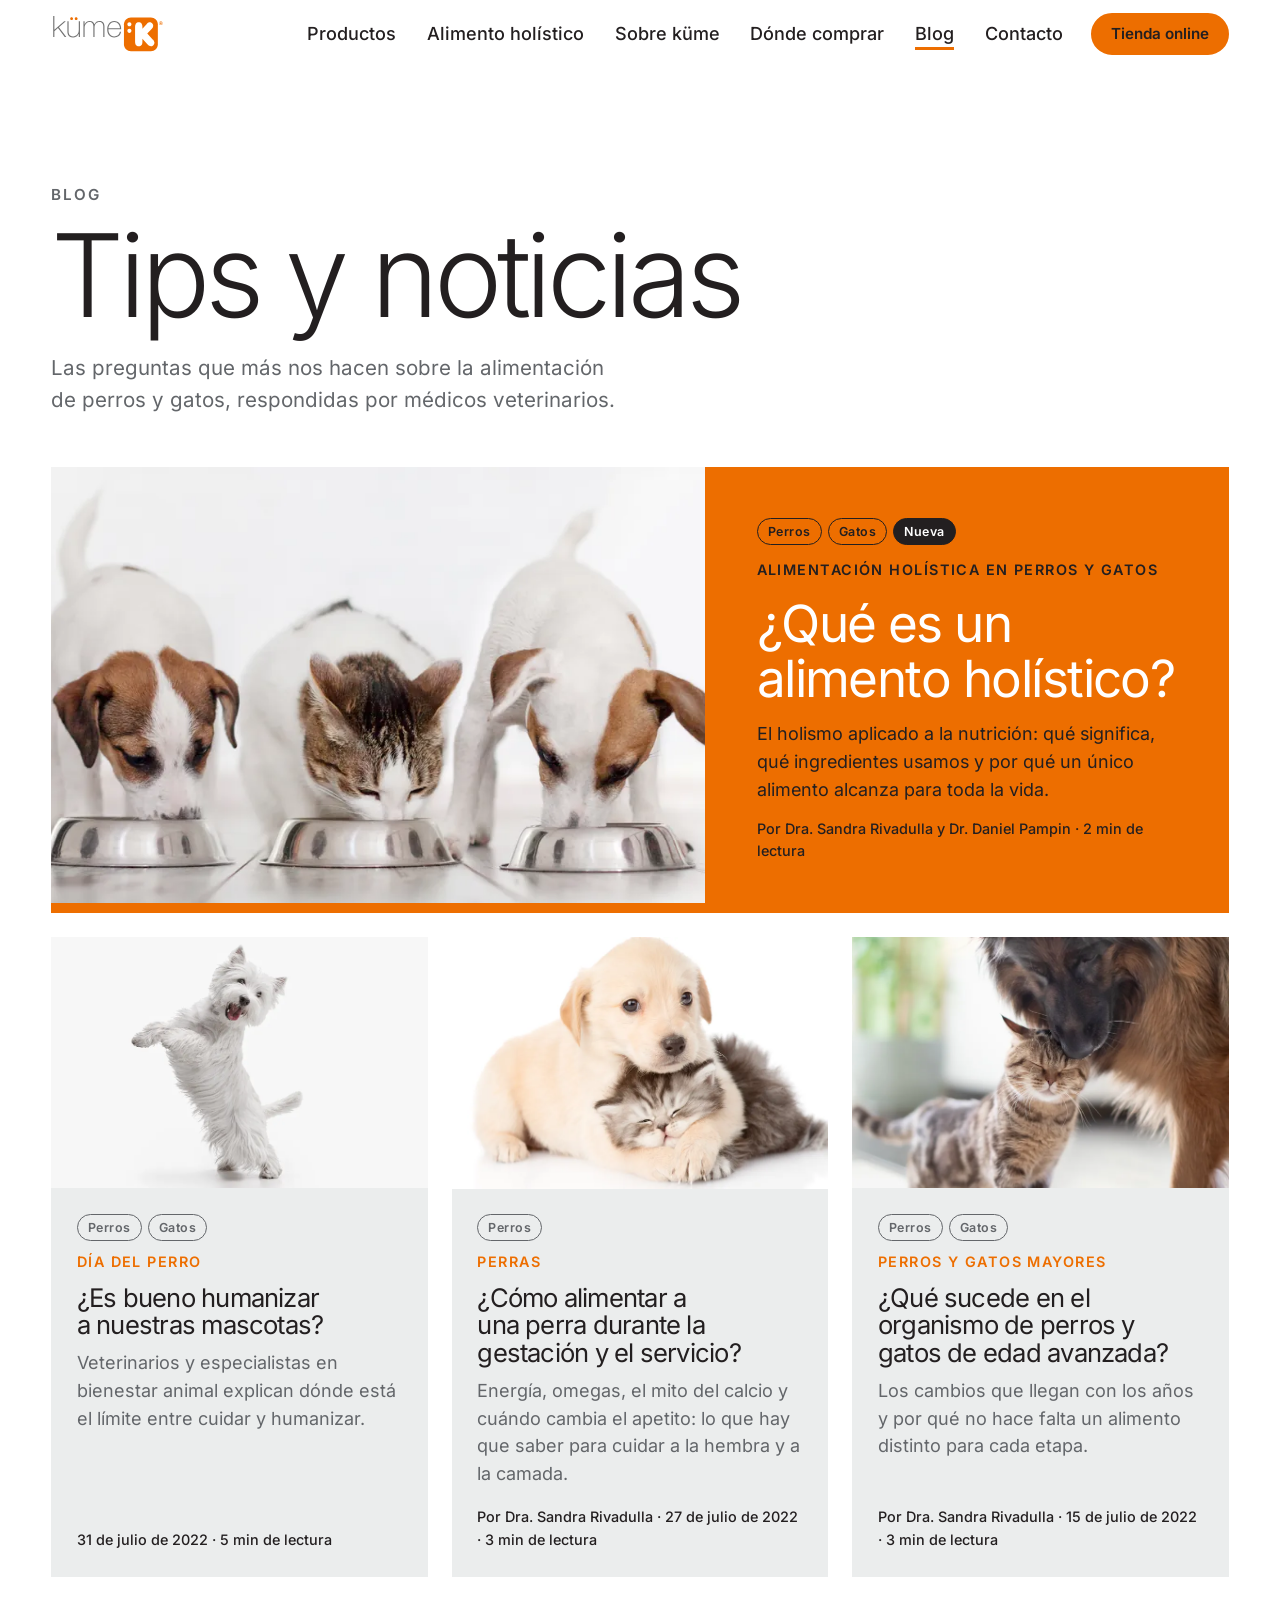
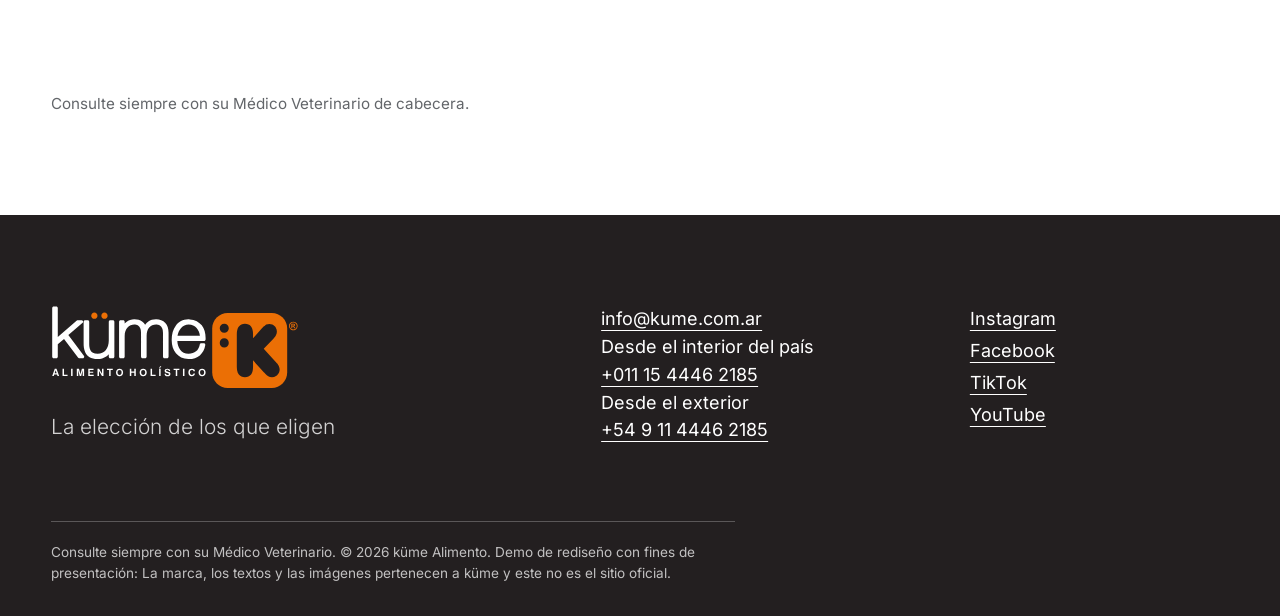
==== commit 94044300: "Pie: TikTok y YouTube junto a Instagram y Facebook Co-Authored-By: Claude Opus 5.5 <noreply@anthropi" ====
--- a/blog.html
+++ b/blog.html
@@ -122,6 +122,8 @@
       <ul class="site-footer__social">
         <li><a href="https://www.instagram.com/kume.alimento/" target="_blank" rel="noopener">Instagram</a></li>
         <li><a href="https://www.facebook.com/kume.alimento" target="_blank" rel="noopener">Facebook</a></li>
+        <li><a href="https://www.tiktok.com/@kume.alimento" target="_blank" rel="noopener">TikTok</a></li>
+        <li><a href="https://www.youtube.com/@K%C3%BCme-Hol%C3%ADstico" target="_blank" rel="noopener">YouTube</a></li>
       </ul>
     </div>
     <p class="site-footer__legal">Consulte siempre con su Médico Veterinario. © 2026 küme Alimento. Demo de rediseño con fines de presentación: La marca, los textos y las imágenes pertenecen a küme y este no es el sitio oficial.</p>
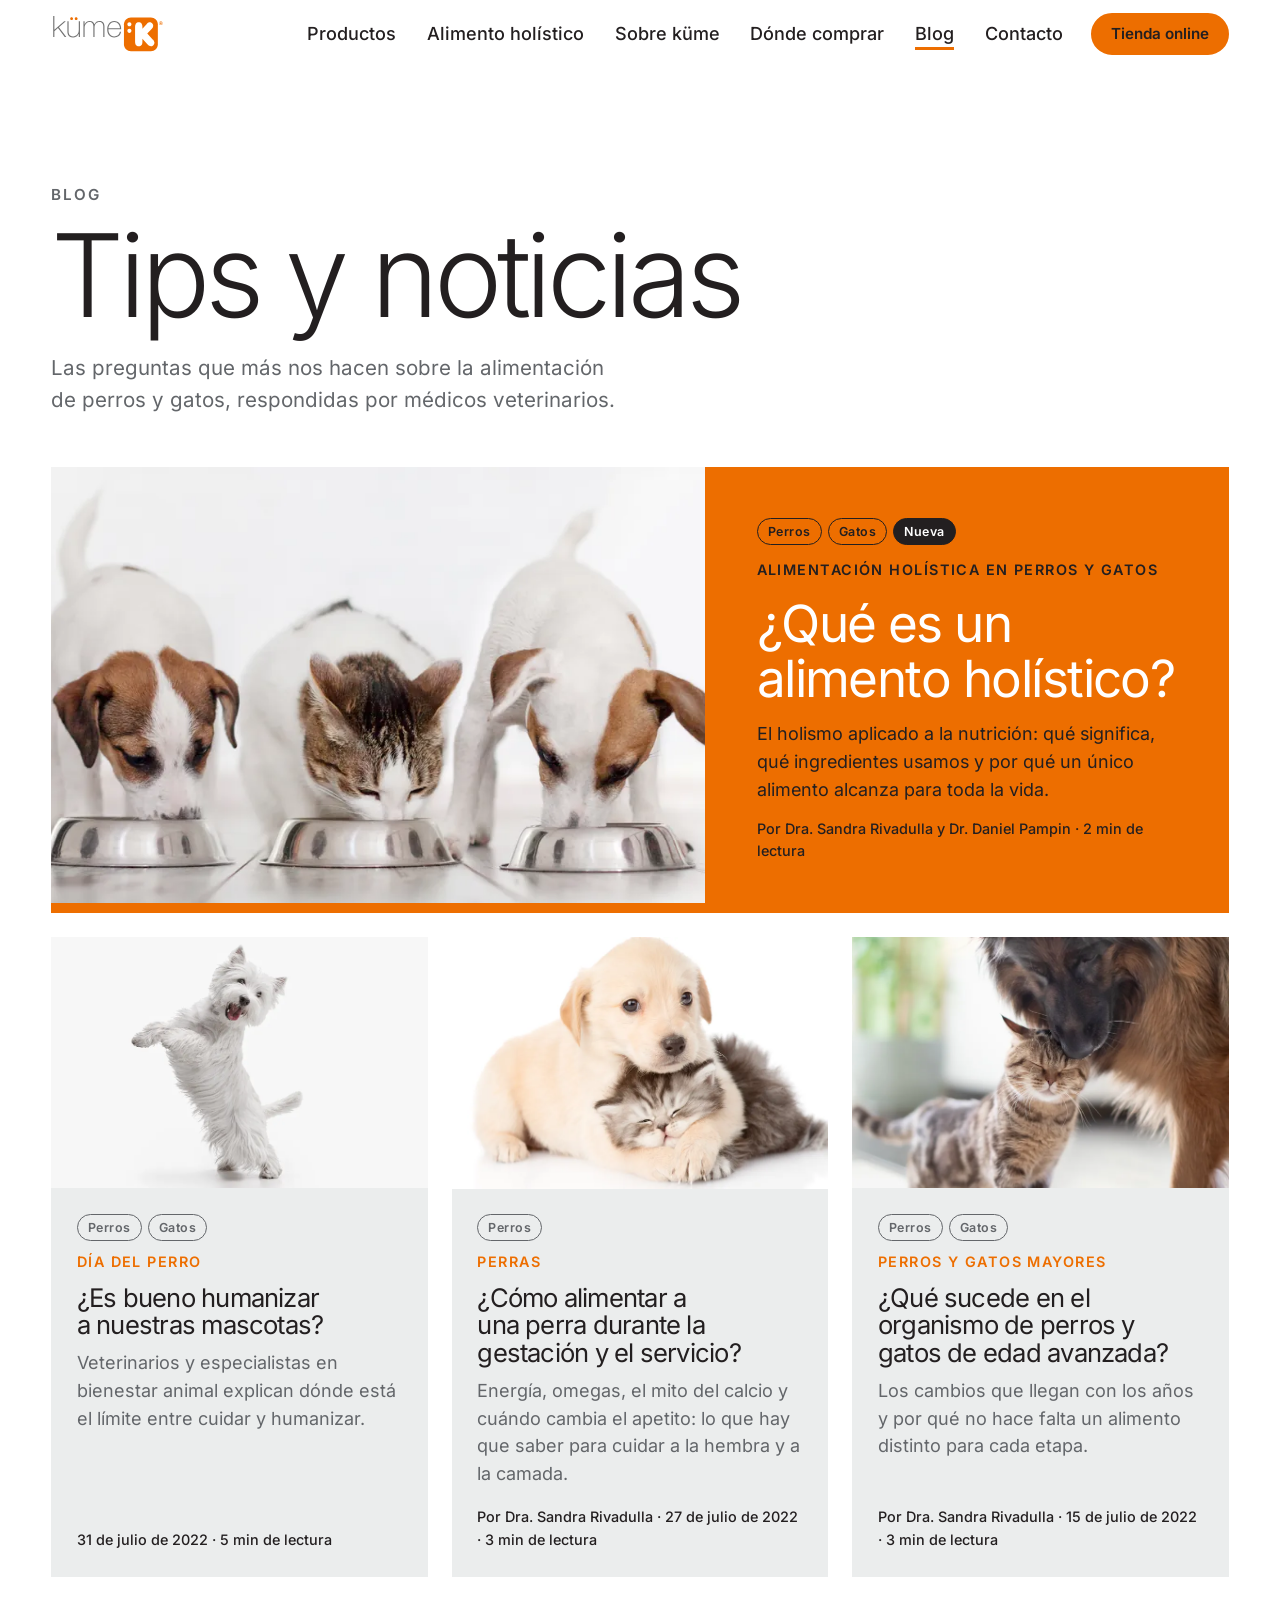
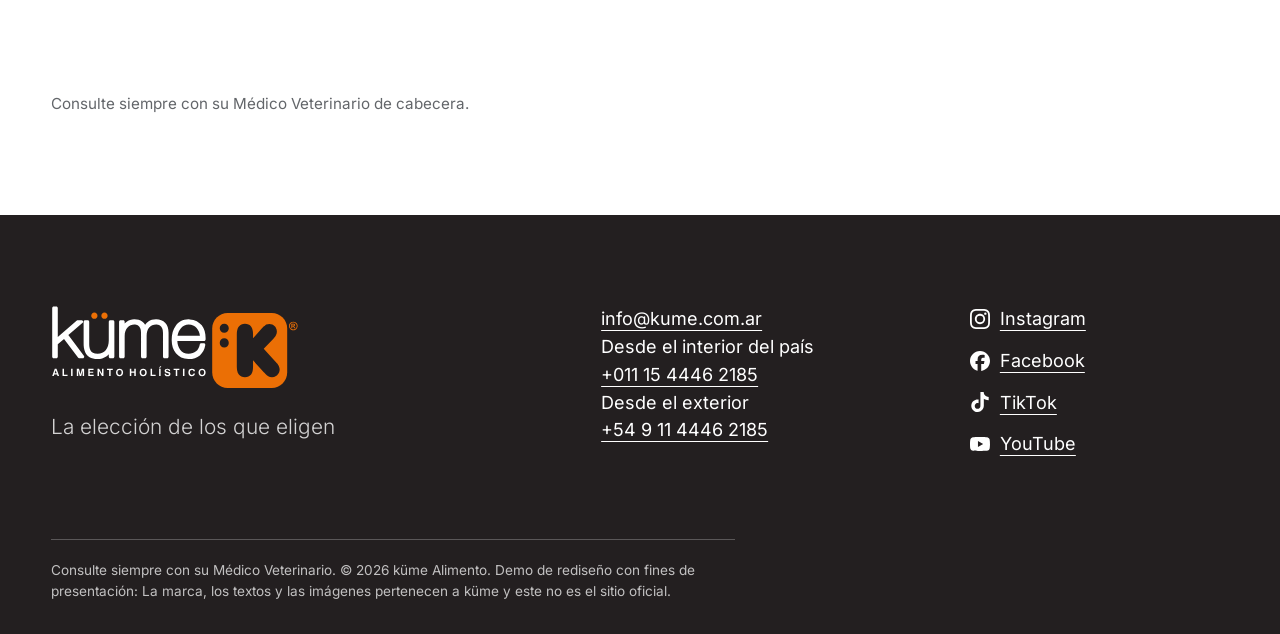
==== commit 1b50cc26: "Pie: íconos de redes y YouTube en @kume.alimento Co-Authored-By: Claude Opus 5.5 <noreply@anthropic." ====
--- a/blog.html
+++ b/blog.html
@@ -120,10 +120,10 @@
         <a href="tel:+5491144462185">+54 9 11 4446 2185</a>
       </address>
       <ul class="site-footer__social">
-        <li><a href="https://www.instagram.com/kume.alimento/" target="_blank" rel="noopener">Instagram</a></li>
-        <li><a href="https://www.facebook.com/kume.alimento" target="_blank" rel="noopener">Facebook</a></li>
-        <li><a href="https://www.tiktok.com/@kume.alimento" target="_blank" rel="noopener">TikTok</a></li>
-        <li><a href="https://www.youtube.com/@K%C3%BCme-Hol%C3%ADstico" target="_blank" rel="noopener">YouTube</a></li>
+        <li><a href="https://www.instagram.com/kume.alimento/" target="_blank" rel="noopener"><svg class="soc-ic" viewBox="0 0 24 24" aria-hidden="true" focusable="false"><path d="M7.0301.084c-1.2768.0602-2.1487.264-2.911.5634-.7888.3075-1.4575.72-2.1228 1.3877-.6652.6677-1.075 1.3368-1.3802 2.127-.2954.7638-.4956 1.6365-.552 2.914-.0564 1.2775-.0689 1.6882-.0626 4.947.0062 3.2586.0206 3.6671.0825 4.9473.061 1.2765.264 2.1482.5635 2.9107.308.7889.72 1.4573 1.388 2.1228.6679.6655 1.3365 1.0743 2.1285 1.38.7632.295 1.6361.4961 2.9134.552 1.2773.056 1.6884.069 4.9462.0627 3.2578-.0062 3.668-.0207 4.9478-.0814 1.28-.0607 2.147-.2652 2.9098-.5633.7889-.3086 1.4578-.72 2.1228-1.3881.665-.6682 1.0745-1.3378 1.3795-2.1284.2957-.7632.4966-1.636.552-2.9124.056-1.2809.0692-1.6898.063-4.948-.0063-3.2583-.021-3.6668-.0817-4.9465-.0607-1.2797-.264-2.1487-.5633-2.9117-.3084-.7889-.72-1.4568-1.3876-2.1228C21.2982 1.33 20.628.9208 19.8378.6165 19.074.321 18.2017.1197 16.9244.0645 15.6471.0093 15.236-.005 11.977.0014 8.718.0076 8.31.0215 7.0301.0839m.1402 21.6932c-1.17-.0509-1.8053-.2453-2.2287-.408-.5606-.216-.96-.4771-1.3819-.895-.422-.4178-.6811-.8186-.9-1.378-.1644-.4234-.3624-1.058-.4171-2.228-.0595-1.2645-.072-1.6442-.079-4.848-.007-3.2037.0053-3.583.0607-4.848.05-1.169.2456-1.805.408-2.2282.216-.5613.4762-.96.895-1.3816.4188-.4217.8184-.6814 1.3783-.9003.423-.1651 1.0575-.3614 2.227-.4171 1.2655-.06 1.6447-.072 4.848-.079 3.2033-.007 3.5835.005 4.8495.0608 1.169.0508 1.8053.2445 2.228.408.5608.216.96.4754 1.3816.895.4217.4194.6816.8176.9005 1.3787.1653.4217.3617 1.056.4169 2.2263.0602 1.2655.0739 1.645.0796 4.848.0058 3.203-.0055 3.5834-.061 4.848-.051 1.17-.245 1.8055-.408 2.2294-.216.5604-.4763.96-.8954 1.3814-.419.4215-.8181.6811-1.3783.9-.4224.1649-1.0577.3617-2.2262.4174-1.2656.0595-1.6448.072-4.8493.079-3.2045.007-3.5825-.006-4.848-.0608M16.953 5.5864A1.44 1.44 0 1 0 18.39 4.144a1.44 1.44 0 0 0-1.437 1.4424M5.8385 12.012c.0067 3.4032 2.7706 6.1557 6.173 6.1493 3.4026-.0065 6.157-2.7701 6.1506-6.1733-.0065-3.4032-2.771-6.1565-6.174-6.1498-3.403.0067-6.156 2.771-6.1496 6.1738M8 12.0077a4 4 0 1 1 4.008 3.9921A3.9996 3.9996 0 0 1 8 12.0077"/></svg><span>Instagram</span></a></li>
+        <li><a href="https://www.facebook.com/kume.alimento" target="_blank" rel="noopener"><svg class="soc-ic" viewBox="0 0 24 24" aria-hidden="true" focusable="false"><path d="M9.101 23.691v-7.98H6.627v-3.667h2.474v-1.58c0-4.085 1.848-5.978 5.858-5.978.401 0 .955.042 1.468.103a8.68 8.68 0 0 1 1.141.195v3.325a8.623 8.623 0 0 0-.653-.036 26.805 26.805 0 0 0-.733-.009c-.707 0-1.259.096-1.675.309a1.686 1.686 0 0 0-.679.622c-.258.42-.374.995-.374 1.752v1.297h3.919l-.386 2.103-.287 1.564h-3.246v8.245C19.396 23.238 24 18.179 24 12.044c0-6.627-5.373-12-12-12s-12 5.373-12 12c0 5.628 3.874 10.35 9.101 11.647Z"/></svg><span>Facebook</span></a></li>
+        <li><a href="https://www.tiktok.com/@kume.alimento" target="_blank" rel="noopener"><svg class="soc-ic" viewBox="0 0 24 24" aria-hidden="true" focusable="false"><path d="M12.525.02c1.31-.02 2.61-.01 3.91-.02.08 1.53.63 3.09 1.75 4.17 1.12 1.11 2.7 1.62 4.24 1.79v4.03c-1.44-.05-2.89-.35-4.2-.97-.57-.26-1.1-.59-1.62-.93-.01 2.92.01 5.84-.02 8.75-.08 1.4-.54 2.79-1.35 3.94-1.31 1.92-3.58 3.17-5.91 3.21-1.43.08-2.86-.31-4.08-1.03-2.02-1.19-3.44-3.37-3.65-5.71-.02-.5-.03-1-.01-1.49.18-1.9 1.12-3.72 2.58-4.96 1.66-1.44 3.98-2.13 6.15-1.72.02 1.48-.04 2.96-.04 4.44-.99-.32-2.15-.23-3.02.37-.63.41-1.11 1.04-1.36 1.75-.21.51-.15 1.07-.14 1.61.24 1.64 1.82 3.02 3.5 2.87 1.12-.01 2.19-.66 2.77-1.61.19-.33.4-.67.41-1.06.1-1.79.06-3.57.07-5.36.01-4.03-.01-8.05.02-12.07z"/></svg><span>TikTok</span></a></li>
+        <li><a href="https://www.youtube.com/@kume.alimento" target="_blank" rel="noopener"><svg class="soc-ic" viewBox="0 0 24 24" aria-hidden="true" focusable="false"><path d="M23.498 6.186a3.016 3.016 0 0 0-2.122-2.136C19.505 3.545 12 3.545 12 3.545s-7.505 0-9.377.505A3.017 3.017 0 0 0 .502 6.186C0 8.07 0 12 0 12s0 3.93.502 5.814a3.016 3.016 0 0 0 2.122 2.136c1.871.505 9.376.505 9.376.505s7.505 0 9.377-.505a3.015 3.015 0 0 0 2.122-2.136C24 15.93 24 12 24 12s0-3.93-.502-5.814zM9.545 15.568V8.432L15.818 12l-6.273 3.568z"/></svg><span>YouTube</span></a></li>
       </ul>
     </div>
     <p class="site-footer__legal">Consulte siempre con su Médico Veterinario. © 2026 küme Alimento. Demo de rediseño con fines de presentación: La marca, los textos y las imágenes pertenecen a küme y este no es el sitio oficial.</p>
--- a/assets/css/styles.css
+++ b/assets/css/styles.css
@@ -1521,3 +1521,9 @@
 }
 .nota-cta h2 { color: var(--blanco); font-weight: 400; max-width: 18ch; }
 .bfeat .tags .tag--nueva { background: var(--negro); border-color: var(--negro); color: var(--blanco); }
+
+/* Redes en el pie: ícono + nombre */
+.site-footer__social a { display: inline-flex; align-items: center; gap: 10px; }
+.site-footer__social li + li { margin-top: 10px; }
+.soc-ic { width: 20px; height: 20px; flex: none; fill: currentColor; transition: fill .2s; }
+.site-footer__social a:hover .soc-ic { fill: var(--naranja); }
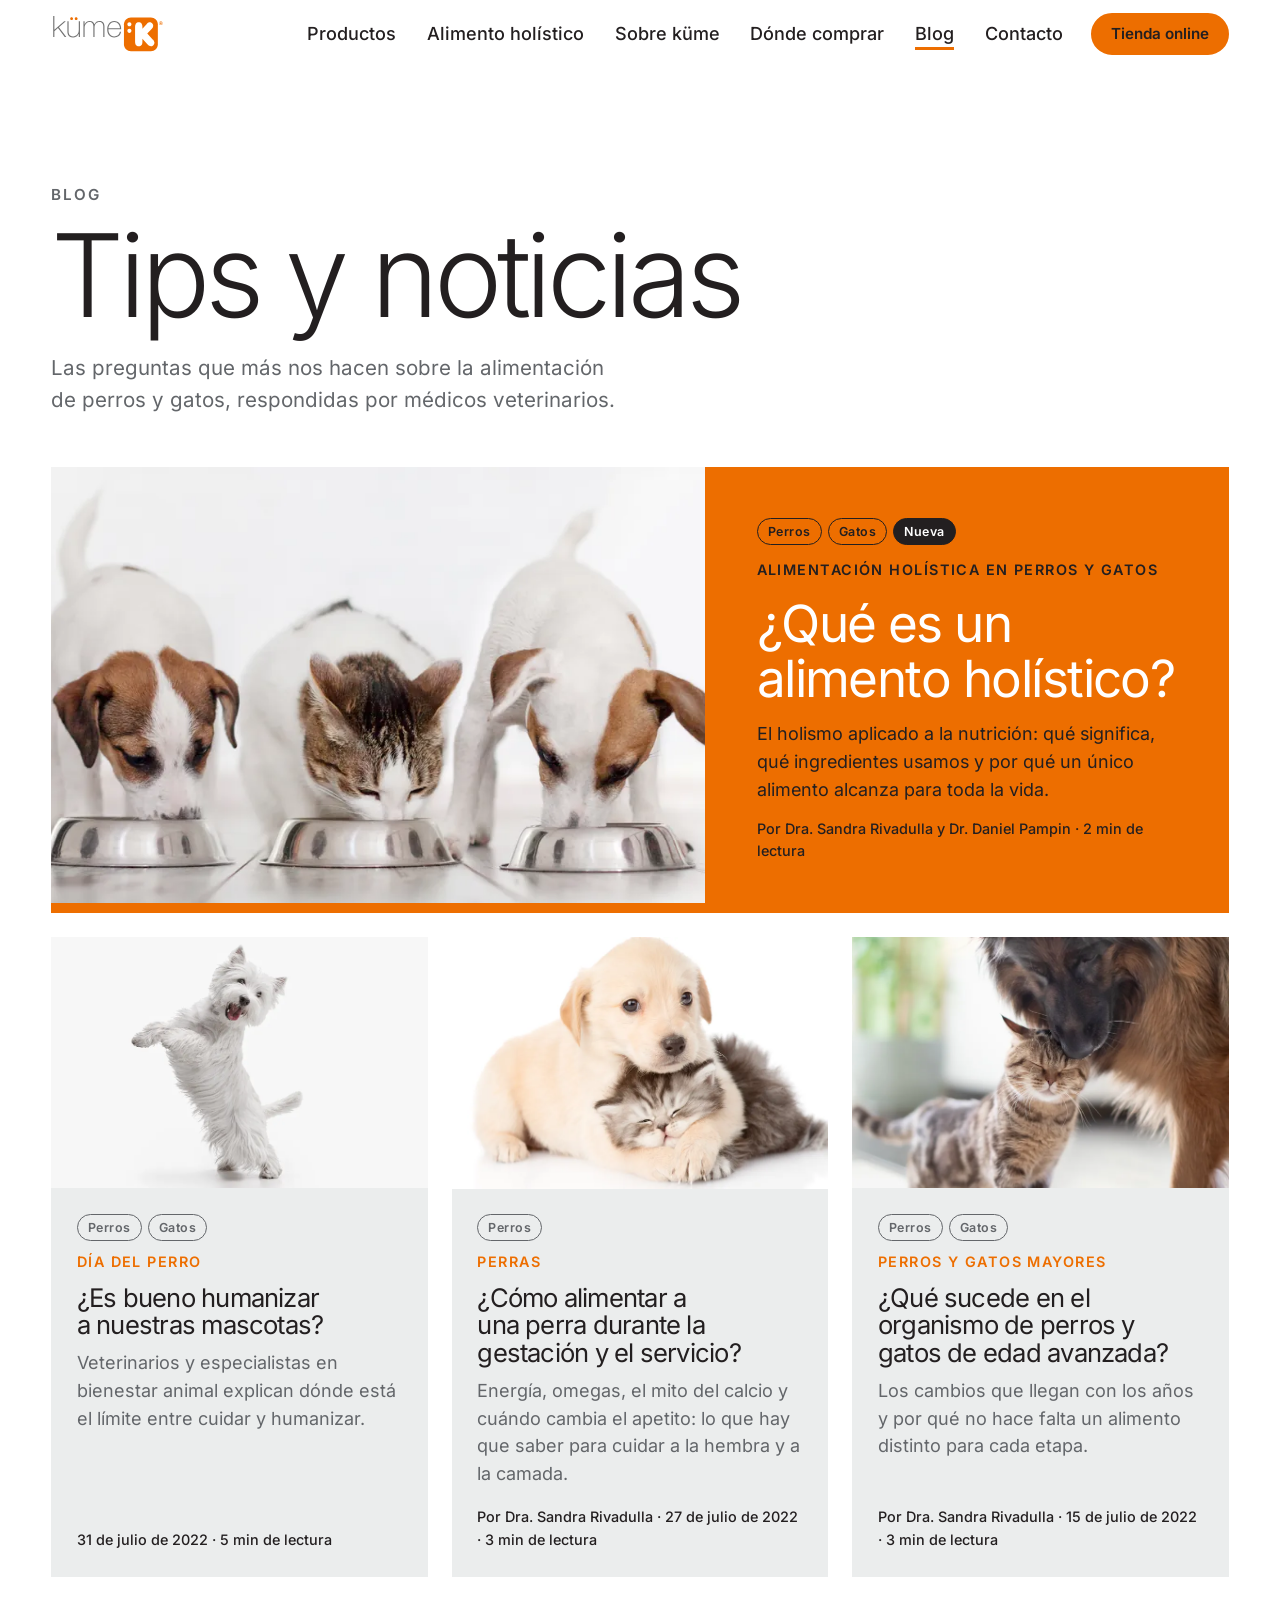
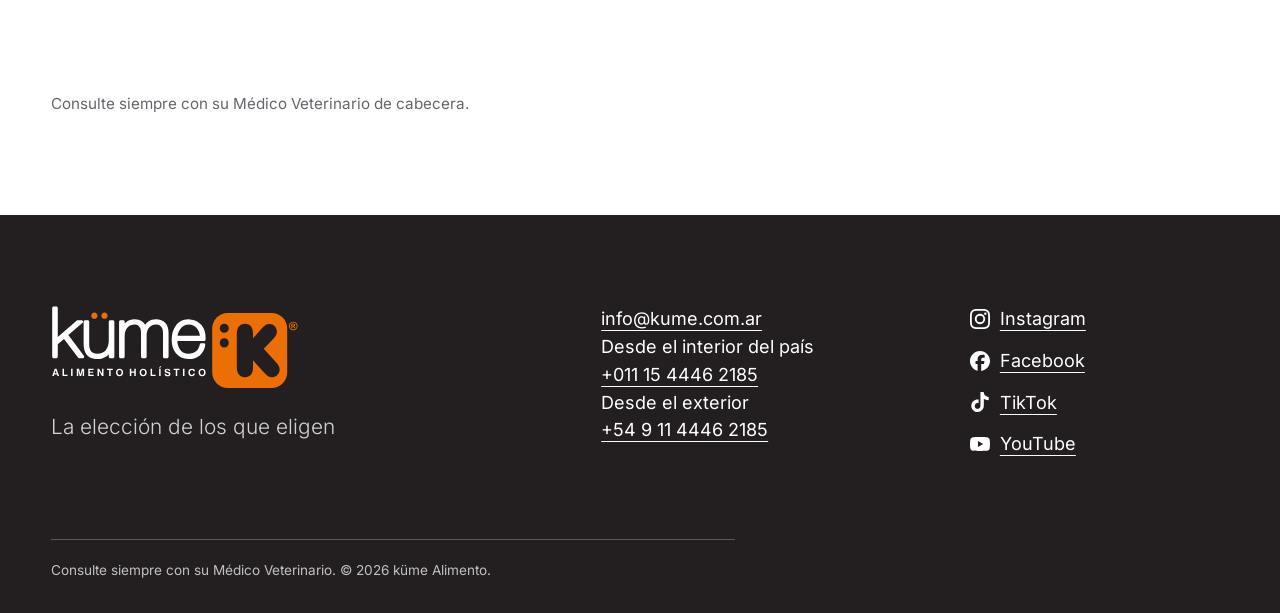
==== commit fbdfafb3: "Versión para producción: formulario con contacto.php, redirecciones del sitio viejo (.htaccess), sit" ====
--- a/blog.html
+++ b/blog.html
@@ -5,6 +5,11 @@
   <meta name="viewport" content="width=device-width, initial-scale=1">
   <title>Blog | küme, el primer alimento holístico argentino</title>
   <meta name="description" content="Tips y notas sobre la alimentación de perros y gatos, respondidas por médicos veterinarios.">
+  <link rel="canonical" href="https://kume.com.ar/blog.html">
+  <meta property="og:url" content="https://kume.com.ar/blog.html">
+  <meta property="og:image" content="https://kume.com.ar/assets/img/og.jpg">
+  <meta property="og:image:width" content="1200">
+  <meta property="og:image:height" content="630">
   <meta name="theme-color" content="#ffffff">
   <meta property="og:type" content="website">
   <meta property="og:site_name" content="küme Alimento">
@@ -19,7 +24,6 @@
 <body class="page-blog">
   <a class="skip" href="#contenido">Saltar al contenido</a>
   <div class="progress" aria-hidden="true"></div>
-  <div class="cursor" aria-hidden="true"><i></i></div>
 
   <header class="site-header">
     <a class="brand" href="index.html" aria-label="küme, volver al inicio">
@@ -126,7 +130,7 @@
         <li><a href="https://www.youtube.com/@kume.alimento" target="_blank" rel="noopener"><svg class="soc-ic" viewBox="0 0 24 24" aria-hidden="true" focusable="false"><path d="M23.498 6.186a3.016 3.016 0 0 0-2.122-2.136C19.505 3.545 12 3.545 12 3.545s-7.505 0-9.377.505A3.017 3.017 0 0 0 .502 6.186C0 8.07 0 12 0 12s0 3.93.502 5.814a3.016 3.016 0 0 0 2.122 2.136c1.871.505 9.376.505 9.376.505s7.505 0 9.377-.505a3.015 3.015 0 0 0 2.122-2.136C24 15.93 24 12 24 12s0-3.93-.502-5.814zM9.545 15.568V8.432L15.818 12l-6.273 3.568z"/></svg><span>YouTube</span></a></li>
       </ul>
     </div>
-    <p class="site-footer__legal">Consulte siempre con su Médico Veterinario. © 2026 küme Alimento. Demo de rediseño con fines de presentación: La marca, los textos y las imágenes pertenecen a küme y este no es el sitio oficial.</p>
+    <p class="site-footer__legal">Consulte siempre con su Médico Veterinario. © 2026 küme Alimento.</p>
   </footer>
 
   <script src="assets/vendor/gsap.min.js"></script>
--- a/assets/css/styles.css
+++ b/assets/css/styles.css
@@ -343,7 +343,7 @@
   -webkit-user-drag: none;
   will-change: transform;
 }
-.escena__animal, .escena__ing { mix-blend-mode: multiply; }
+.escena__animal { mix-blend-mode: multiply; }
 .escena__prod { filter: drop-shadow(0 18px 22px rgb(0 0 0 / .28)); z-index: 2; }
 .escena__ing { z-index: 3; }
 
@@ -473,37 +473,57 @@
 
 .story { background: var(--negro); color: var(--blanco); }
 
-.story__pin {
+.story__inner {
   display: grid;
   grid-template-columns: minmax(0, 5fr) minmax(0, 6fr);
   gap: clamp(24px, 6vw, 96px);
   align-items: center;
-  padding: calc(var(--header-h) + 16px) var(--gutter) 56px;
+  padding: clamp(72px, 10vw, 140px) var(--gutter);
   max-width: 1440px;
   margin: 0 auto;
 }
 
 .story__art { justify-self: center; width: min(100%, 460px); }
-.sprig { width: 100%; height: auto; }
-
-.sprig__rings circle { fill: none; stroke: var(--blanco); stroke-opacity: .16; stroke-width: 1.5; }
-.sprig .stem { fill: none; stroke: var(--verde); stroke-width: 3; stroke-linecap: round; }
-.sprig .leaf { fill: var(--verde); fill-opacity: .9; stroke: var(--verde); stroke-width: 2.5; stroke-linejoin: round; }
-.sprig .leaf--top { fill: var(--naranja); stroke: var(--naranja); }
-
 .story__copy h2 { margin-bottom: clamp(24px, 3vw, 44px); }
-.story__steps { display: grid; gap: 28px; }
+.story__steps { display: grid; gap: clamp(24px, 3vw, 36px); }
 .step h3 { font-size: clamp(1.5rem, 2.8vw, 2.4rem); font-weight: 400; margin-bottom: 10px; }
 .step p { max-width: 46ch; color: rgb(255 255 255 / .86); }
 
-.story.is-pinned .story__pin { min-height: 100svh; padding-bottom: 32px; }
-.story.is-pinned .story__steps { display: grid; grid-template-areas: "s"; }
-.story.is-pinned .step { grid-area: s; align-self: start; }
+/* Flor holística: crece, abre sus pétalos (células, órganos, aparatos y sistemas,
+   aspecto cognitivo, medio ambiente) alrededor del "todo integral", y vuelve a empezar */
+.flor { width: 100%; height: auto; overflow: visible; --dur: 11s; }
+.flor__rings circle, .flor__leaf, .petal, .flor__center, .flor__label { transform-box: fill-box; }
+.flor__rings circle { fill: none; stroke: var(--blanco); stroke-opacity: .14; stroke-width: 1.5; transform-origin: center; animation: flor-ring var(--dur) ease-in-out infinite; }
+.flor__rings circle + circle { animation-delay: -.6s; }
+.flor__stem { fill: none; stroke: var(--verde); stroke-width: 3; stroke-linecap: round; stroke-dasharray: 1; stroke-dashoffset: 1; animation: flor-stem var(--dur) ease-in-out infinite; }
+.flor__leaf { fill: var(--verde); opacity: .92; transform: scale(0); animation: flor-leaf var(--dur) cubic-bezier(.2,.8,.2,1) infinite; }
+.flor__leaf--l1, .flor__leaf--l2 { transform-origin: 100% 100%; }
+.flor__leaf--r1, .flor__leaf--r2 { transform-origin: 0% 100%; }
+.flor__leaf--l2, .flor__leaf--r2 { animation-delay: .45s; }
+.petal { fill: var(--verde); transform-origin: 50% 100%; transform: scale(0); animation: flor-petal var(--dur) cubic-bezier(.2,.9,.25,1.2) infinite; animation-delay: calc(var(--i) * .35s); }
+.petal--alt { fill: #b5e84d; }
+.flor__center circle { fill: var(--naranja); }
+.flor__center { transform-origin: center; transform: scale(0); animation: flor-center var(--dur) cubic-bezier(.2,.9,.25,1.3) infinite; }
+.flor__center text { fill: var(--negro); font-size: 12.5px; font-weight: 700; text-anchor: middle; letter-spacing: -.01em; }
+.flor__label { fill: var(--blanco); font-size: 13px; font-weight: 600; text-anchor: middle; opacity: 0; animation: flor-label var(--dur) ease-out infinite; animation-delay: calc(var(--i) * .35s); }
+
+@keyframes flor-stem { 0% { stroke-dashoffset: 1; opacity: 1; } 18% { stroke-dashoffset: 0; } 86% { stroke-dashoffset: 0; opacity: 1; } 95%, 100% { stroke-dashoffset: 0; opacity: 0; } }
+@keyframes flor-leaf { 0%, 12% { transform: scale(0); opacity: 0; } 24% { transform: scale(1); opacity: .92; } 86% { transform: scale(1); opacity: .92; } 95%, 100% { transform: scale(.9); opacity: 0; } }
+@keyframes flor-center { 0%, 26% { transform: scale(0); } 32% { transform: scale(1); } 86% { transform: scale(1); opacity: 1; } 95%, 100% { transform: scale(.6); opacity: 0; } }
+@keyframes flor-petal { 0%, 30% { transform: scale(0); opacity: 0; } 38% { transform: scale(1); opacity: 1; } 84% { transform: scale(1); opacity: 1; } 92%, 100% { transform: scale(.4); opacity: 0; } }
+@keyframes flor-label { 0%, 36% { opacity: 0; transform: translateY(6px); } 42% { opacity: 1; transform: none; } 82% { opacity: 1; } 88%, 100% { opacity: 0; } }
+@keyframes flor-ring { 0%, 30% { transform: scale(.94); opacity: .5; } 50% { transform: scale(1); opacity: 1; } 86% { transform: scale(1.02); opacity: 1; } 100% { transform: scale(.94); opacity: .5; } }
+
+@media (prefers-reduced-motion: reduce) {
+  .flor * { animation: none !important; }
+  .flor__stem { stroke-dashoffset: 0; }
+  .flor__leaf, .petal, .flor__center { transform: none; }
+  .flor__label { opacity: 1; }
+}
 
 @media (max-width: 800px) {
-  .story__pin { grid-template-columns: 1fr; gap: 20px; padding-top: calc(var(--header-h) + 20px); }
-  .story__art { width: min(62vw, 300px); }
-  .story.is-pinned .story__pin { align-content: center; }
+  .story__inner { grid-template-columns: 1fr; gap: 20px; }
+  .story__art { width: min(78vw, 340px); }
 }
 
 /* ---------- Profesionales ---------- */
@@ -1527,3 +1547,4 @@
 .site-footer__social li + li { margin-top: 10px; }
 .soc-ic { width: 20px; height: 20px; flex: none; fill: currentColor; transition: fill .2s; }
 .site-footer__social a:hover .soc-ic { fill: var(--naranja); }
+.field--trampa { position: absolute; left: -9999px; width: 1px; height: 1px; overflow: hidden; }
